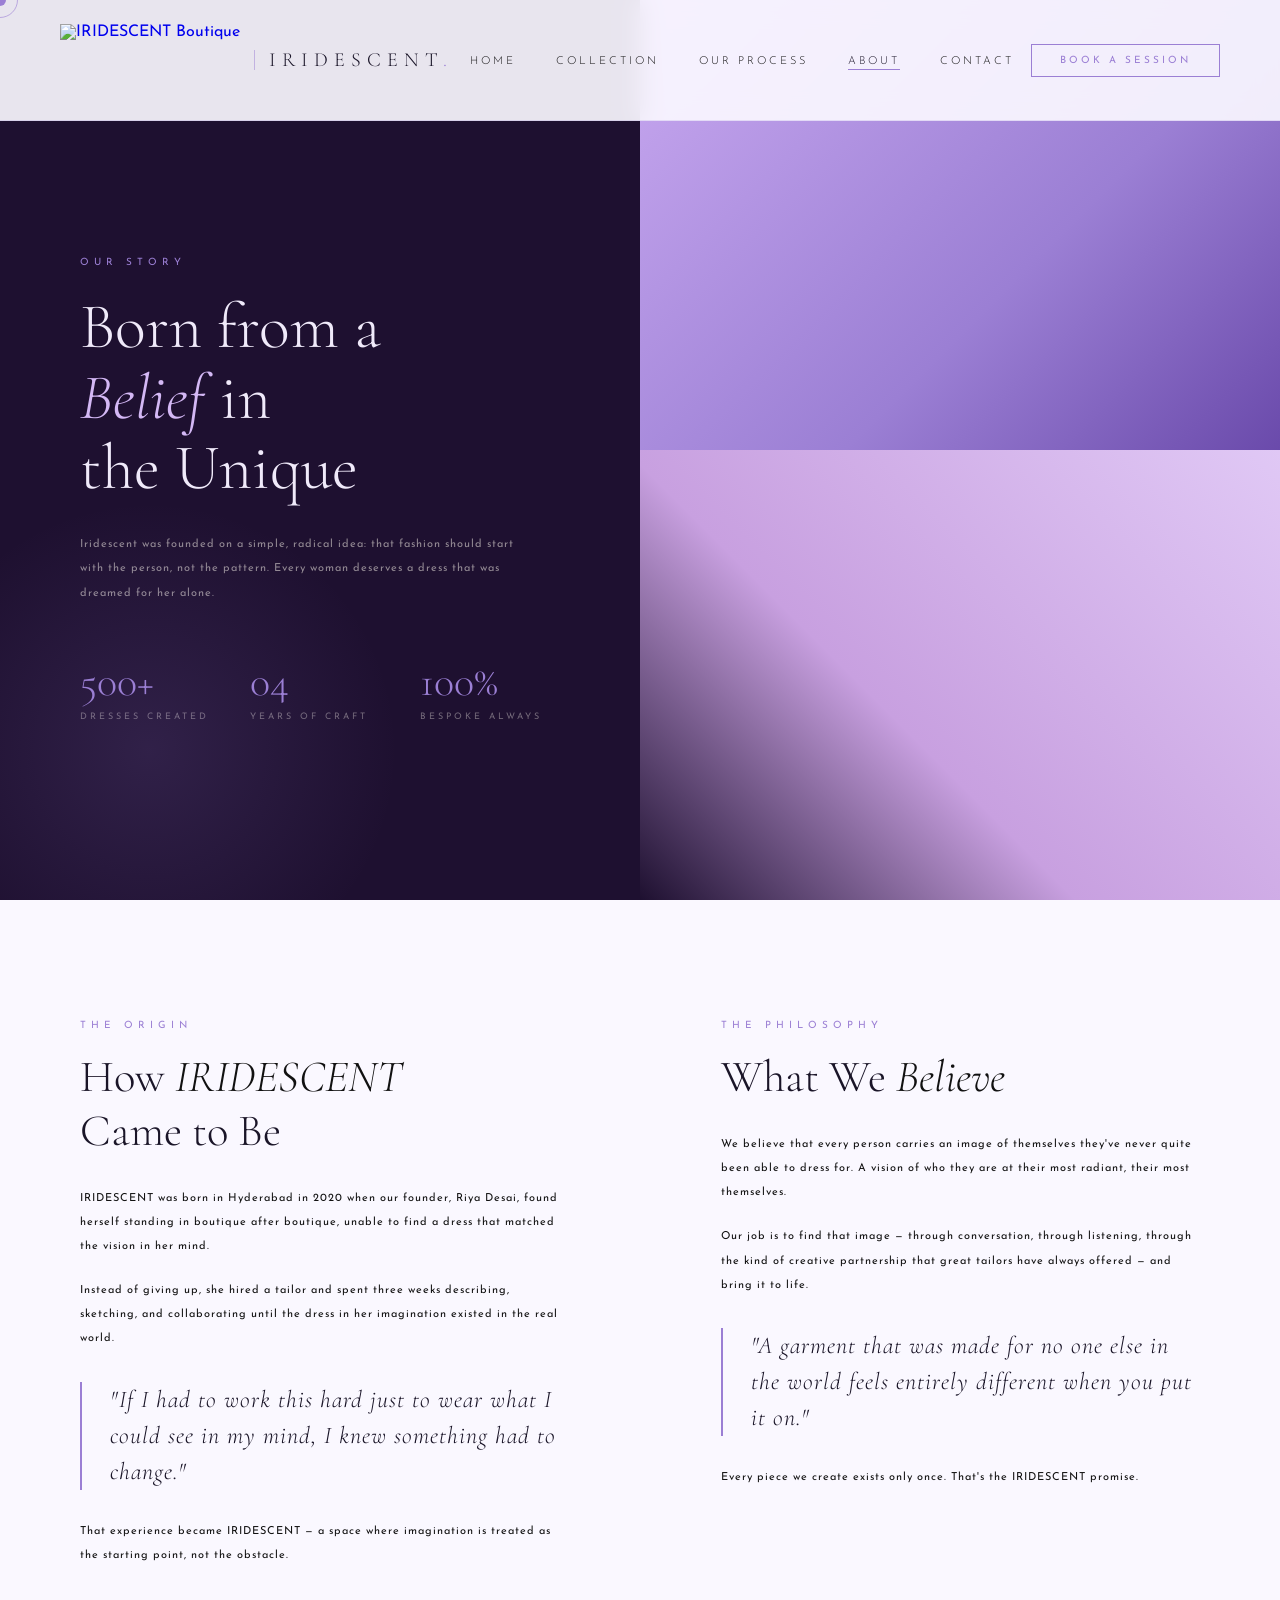
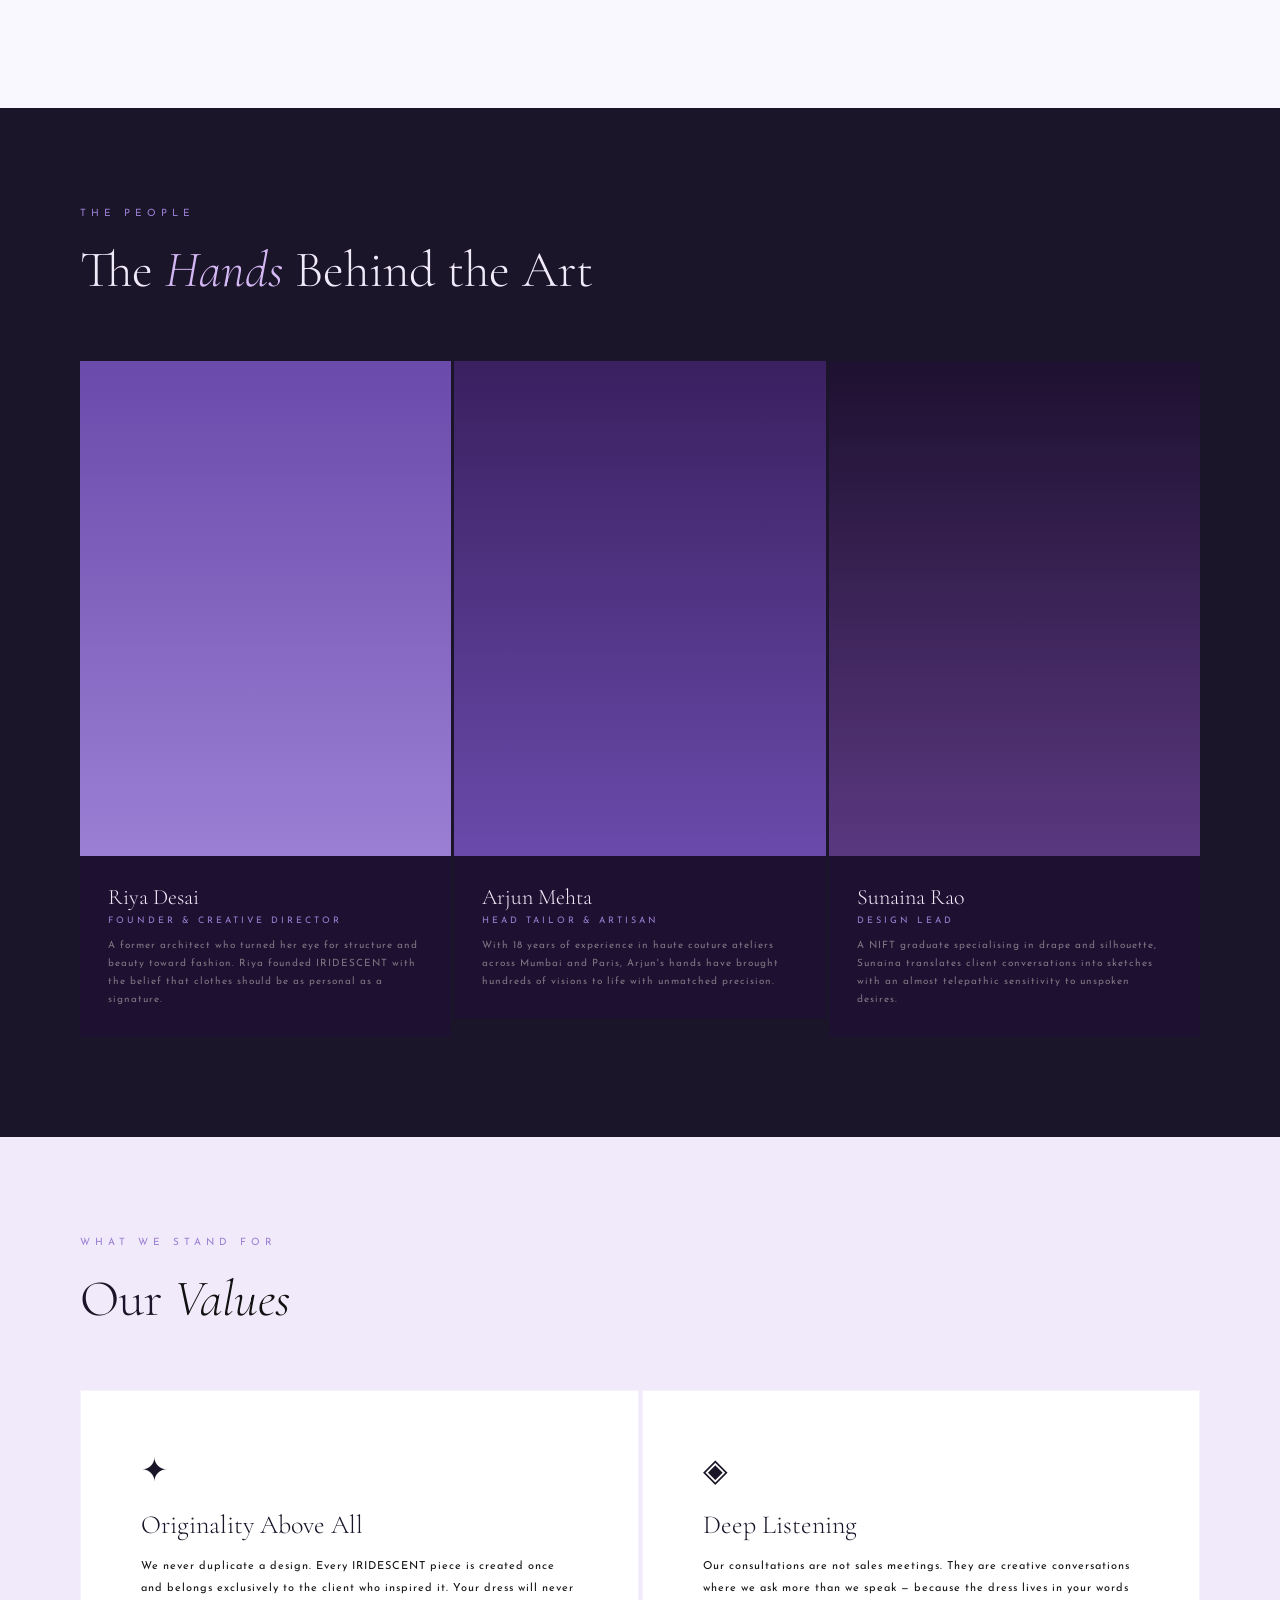
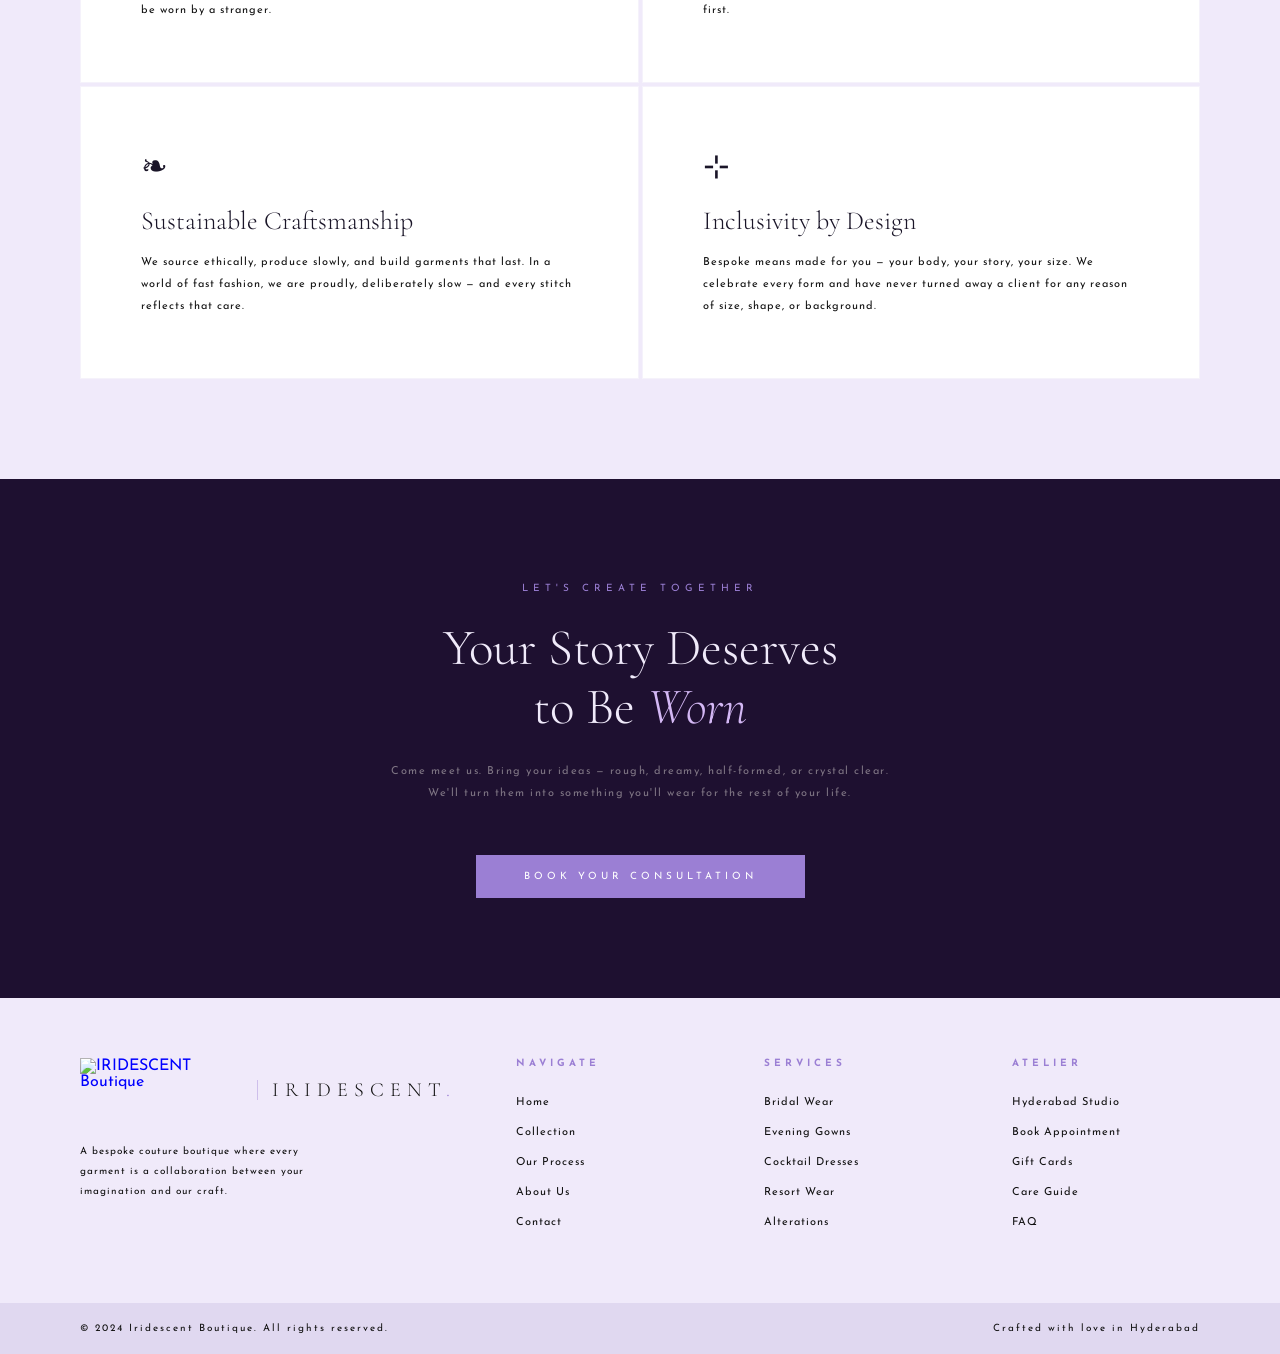
==== about.html @ 8f8d6bed "Add files via upload" ====
<!DOCTYPE html>
<html lang="en">

<head>
  <meta charset="UTF-8" />
  <meta name="viewport" content="width=device-width, initial-scale=1.0" />
  <title>About — IRIDESCENT Boutique</title>
  <link
    href="https://fonts.googleapis.com/css2?family=Cormorant+Garamond:ital,wght@0,300;0,400;0,600;1,300;1,400&family=Josefin+Sans:wght@200;300;400&display=swap"
    rel="stylesheet" />
  <style>
    *,
    *::before,
    *::after {
      margin: 0;
      padding: 0;
      box-sizing: border-box;
    }

    :root {
      --cream: #f0eafa;
      --warm-white: #faf8ff;
      --charcoal: #1a1528;
      --gold: #9b7fd4;
      --gold-light: #d4b8f5;
      --blush: #e0c8f5;
      --deep: #1e1030;
      --mid: #111111;
    }

    body {
      font-family: 'Josefin Sans', sans-serif;
      background: var(--warm-white);
      color: var(--charcoal);
      overflow-x: hidden;
      cursor: none;
    }

    .cursor {
      width: 12px;
      height: 12px;
      background: var(--gold);
      border-radius: 50%;
      position: fixed;
      top: 0;
      left: 0;
      pointer-events: none;
      z-index: 9999;
      transform: translate(-50%, -50%);
      transition: width 0.2s, height 0.2s, opacity 0.2s;
    }

    .cursor-ring {
      width: 36px;
      height: 36px;
      border: 1px solid var(--gold);
      border-radius: 50%;
      position: fixed;
      top: 0;
      left: 0;
      pointer-events: none;
      z-index: 9998;
      transform: translate(-50%, -50%);
      transition: width 0.2s, height 0.2s, opacity 0.2s;
      opacity: 0.6;
    }

    nav {
      position: fixed;
      top: 0;
      left: 0;
      right: 0;
      z-index: 1000;
      display: flex;
      align-items: center;
      justify-content: space-between;
      padding: 24px 60px;
      background: rgba(250, 248, 255, 0.92);
      backdrop-filter: blur(12px);
      border-bottom: 1px solid rgba(155, 127, 212, 0.2);
    }

    .nav-logo {
      text-decoration: none;
      display: inline-flex;
      align-items: center;
    }

    .nav-logo img {
      height: 72px;
      width: auto;
      object-fit: contain;
      display: block;
    }

    .footer-brand .nav-logo img {
      height: 64px;
      filter: brightness(1.1);
    }

    .nav-logo-text {
      font-family: 'Cormorant Garamond', serif;
      font-size: 20px;
      font-weight: 300;
      letter-spacing: 6px;
      text-transform: uppercase;
      color: var(--charcoal);
      margin-left: 14px;
      padding-left: 14px;
      border-left: 1px solid rgba(155, 127, 212, 0.5);
      line-height: 1;
      transition: color 0.3s;
    }

    .nav-logo-text span {
      color: var(--gold);
    }

    .footer-brand .nav-logo .nav-logo-text {
      color: #111111;
      border-left-color: rgba(155, 127, 212, 0.4);
    }

    .nav-links {
      display: flex;
      gap: 40px;
      list-style: none;
    }

    .nav-links a {
      text-decoration: none;
      font-size: 11px;
      font-weight: 300;
      letter-spacing: 3px;
      text-transform: uppercase;
      color: var(--mid);
      position: relative;
      transition: color 0.3s;
    }

    .nav-links a::after {
      content: '';
      position: absolute;
      bottom: -3px;
      left: 0;
      width: 0;
      height: 1px;
      background: var(--gold);
      transition: width 0.3s;
    }

    .nav-links a:hover,
    .nav-links a.active {
      color: var(--charcoal);
    }

    .nav-links a:hover::after,
    .nav-links a.active::after {
      width: 100%;
    }

    .nav-cta {
      font-size: 10px;
      letter-spacing: 3px;
      text-transform: uppercase;
      padding: 10px 28px;
      border: 1px solid var(--gold);
      color: var(--gold);
      text-decoration: none;
      transition: all 0.3s;
    }

    .nav-cta:hover {
      background: var(--gold);
      color: white;
    }

    /* HERO */
    .about-hero {
      min-height: 100vh;
      display: grid;
      grid-template-columns: 1fr 1fr;
    }

    .ah-left {
      background: var(--deep);
      padding: 160px 80px 80px;
      display: flex;
      flex-direction: column;
      justify-content: center;
      position: relative;
      overflow: hidden;
    }

    .ah-left::after {
      content: '';
      position: absolute;
      bottom: -100px;
      left: -100px;
      width: 500px;
      height: 500px;
      background: radial-gradient(circle, rgba(155, 127, 212, 0.15) 0%, transparent 70%);
      border-radius: 50%;
    }

    .ah-tag {
      font-size: 10px;
      letter-spacing: 5px;
      text-transform: uppercase;
      color: var(--gold);
      margin-bottom: 24px;
    }

    .ah-title {
      font-family: 'Cormorant Garamond', serif;
      font-size: clamp(44px, 5vw, 72px);
      font-weight: 300;
      color: var(--cream);
      line-height: 1.1;
      margin-bottom: 30px;
    }

    .ah-title em {
      font-style: italic;
      color: var(--gold-light);
    }

    .ah-story {
      font-size: 11px;
      letter-spacing: 1px;
      line-height: 2.2;
      color: rgba(245, 240, 232, 0.55);
      max-width: 440px;
      margin-bottom: 50px;
    }

    .ah-stats {
      display: grid;
      grid-template-columns: repeat(3, 1fr);
      gap: 30px;
    }

    .stat-num {
      font-family: 'Cormorant Garamond', serif;
      font-size: 42px;
      font-weight: 300;
      color: var(--gold);
      display: block;
    }

    .stat-label {
      font-size: 9px;
      letter-spacing: 3px;
      text-transform: uppercase;
      color: rgba(245, 240, 232, 0.4);
      margin-top: 4px;
    }

    .ah-right {
      background: var(--cream);
      display: grid;
      grid-template-rows: 1fr 1fr;
    }

    .ah-img1 {
      background: linear-gradient(135deg, #c8a8f0, #9b7fd4 60%, #6a4aab);
    }

    .ah-img2 {
      background: linear-gradient(225deg, #e0c8f5, #c8a0e0 60%, #1e1030);
    }

    /* STORY SECTION */
    .story-section {
      padding: 120px 80px;
      display: grid;
      grid-template-columns: 1fr 2px 1fr;
      gap: 80px;
      align-items: start;
    }

    .divider {
      background: linear-gradient(to bottom, transparent, var(--gold), transparent);
    }

    .story-tag {
      font-size: 10px;
      letter-spacing: 5px;
      text-transform: uppercase;
      color: var(--gold);
      margin-bottom: 20px;
    }

    .story-title {
      font-family: 'Cormorant Garamond', serif;
      font-size: clamp(32px, 3.5vw, 48px);
      font-weight: 300;
      color: var(--charcoal);
      line-height: 1.2;
      margin-bottom: 28px;
    }

    .story-title em {
      font-style: italic;
      color: var(--mid);
    }

    .story-body {
      font-size: 11px;
      letter-spacing: 1px;
      line-height: 2.2;
      color: var(--mid);
    }

    .story-body p {
      margin-bottom: 20px;
    }

    .story-pull {
      font-family: 'Cormorant Garamond', serif;
      font-size: 24px;
      font-style: italic;
      font-weight: 300;
      color: var(--charcoal);
      line-height: 1.5;
      border-left: 2px solid var(--gold);
      padding-left: 28px;
      margin: 30px 0;
    }

    /* TEAM */
    .team-section {
      padding: 100px 80px;
      background: var(--charcoal);
    }

    .team-section .section-tag {
      font-size: 10px;
      letter-spacing: 5px;
      text-transform: uppercase;
      color: var(--gold);
      margin-bottom: 20px;
    }

    .team-section h2 {
      font-family: 'Cormorant Garamond', serif;
      font-size: clamp(36px, 4vw, 52px);
      font-weight: 300;
      color: var(--cream);
      margin-bottom: 60px;
    }

    .team-section h2 em {
      font-style: italic;
      color: var(--gold-light);
    }

    .team-grid {
      display: grid;
      grid-template-columns: repeat(3, 1fr);
      gap: 3px;
    }

    .team-card {
      position: relative;
      overflow: hidden;
    }

    .team-photo {
      aspect-ratio: 3/4;
      transition: transform 0.5s ease;
    }

    .tc1 {
      background: linear-gradient(180deg, #6a4aab, #9b7fd4);
    }

    .tc2 {
      background: linear-gradient(180deg, #3a2060, #6a4aab);
    }

    .tc3 {
      background: linear-gradient(180deg, #1e1030, #5a3880);
    }

    .team-card:hover .team-photo {
      transform: scale(1.04);
    }

    .team-info {
      padding: 28px;
      background: var(--deep);
    }

    .team-name {
      font-family: 'Cormorant Garamond', serif;
      font-size: 22px;
      font-weight: 300;
      color: var(--cream);
      margin-bottom: 6px;
    }

    .team-role {
      font-size: 9px;
      letter-spacing: 3px;
      text-transform: uppercase;
      color: var(--gold);
    }

    .team-bio {
      font-size: 10px;
      letter-spacing: 1px;
      line-height: 1.8;
      color: rgba(245, 240, 232, 0.45);
      margin-top: 12px;
    }

    /* VALUES */
    .values-section {
      padding: 100px 80px;
      background: var(--cream);
    }

    .values-section .section-tag {
      font-size: 10px;
      letter-spacing: 5px;
      text-transform: uppercase;
      color: var(--gold);
      margin-bottom: 20px;
    }

    .values-section h2 {
      font-family: 'Cormorant Garamond', serif;
      font-size: clamp(36px, 4vw, 52px);
      font-weight: 300;
      color: var(--charcoal);
      margin-bottom: 60px;
    }

    .values-section h2 em {
      font-style: italic;
      color: var(--mid);
    }

    .values-grid {
      display: grid;
      grid-template-columns: repeat(2, 1fr);
      gap: 3px;
    }

    .value-item {
      padding: 60px;
      background: white;
      border: 1px solid rgba(155, 127, 212, 0.1);
      transition: all 0.4s ease;
      position: relative;
      overflow: hidden;
    }

    .value-item::before {
      content: '';
      position: absolute;
      bottom: 0;
      left: 0;
      width: 0;
      height: 2px;
      background: var(--gold);
      transition: width 0.4s ease;
    }

    .value-item:hover::before {
      width: 100%;
    }

    .value-item:hover {
      box-shadow: 0 20px 60px rgba(155, 127, 212, 0.12);
    }

    .value-icon {
      font-size: 32px;
      margin-bottom: 20px;
    }

    .value-title {
      font-family: 'Cormorant Garamond', serif;
      font-size: 26px;
      font-weight: 300;
      color: var(--charcoal);
      margin-bottom: 16px;
    }

    .value-desc {
      font-size: 11px;
      letter-spacing: 1px;
      line-height: 2;
      color: var(--mid);
    }

    /* CTA */
    .about-cta {
      padding: 100px 80px;
      background: var(--deep);
      text-align: center;
    }

    .about-cta .section-tag {
      font-size: 10px;
      letter-spacing: 5px;
      text-transform: uppercase;
      color: var(--gold);
      margin-bottom: 20px;
    }

    .about-cta h2 {
      font-family: 'Cormorant Garamond', serif;
      font-size: clamp(36px, 4vw, 56px);
      font-weight: 300;
      color: var(--cream);
      margin-bottom: 24px;
      line-height: 1.15;
    }

    .about-cta h2 em {
      font-style: italic;
      color: var(--gold-light);
    }

    .about-cta p {
      font-size: 11px;
      letter-spacing: 1.5px;
      line-height: 2;
      color: rgba(245, 240, 232, 0.45);
      max-width: 500px;
      margin: 0 auto 50px;
    }

    .btn-gold {
      padding: 16px 48px;
      background: var(--gold);
      color: white;
      text-decoration: none;
      font-size: 10px;
      letter-spacing: 4px;
      text-transform: uppercase;
      transition: background 0.3s;
      display: inline-block;
    }

    .btn-gold:hover {
      background: #7d60b8;
    }

    footer {
      background: #f0eafa;
      padding: 60px 80px;
      display: grid;
      grid-template-columns: 2fr 1fr 1fr 1fr;
      gap: 60px;
    }

    .footer-brand p {
      margin-top: 20px;
      font-size: 10px;
      letter-spacing: 1px;
      line-height: 2;
      color: #111111;
      max-width: 240px;
    }

    .footer-col h4 {
      font-size: 10px;
      letter-spacing: 4px;
      text-transform: uppercase;
      color: var(--gold);
      margin-bottom: 24px;
    }

    .footer-col ul {
      list-style: none;
    }

    .footer-col ul li {
      margin-bottom: 14px;
    }

    .footer-col ul li a {
      font-size: 11px;
      letter-spacing: 1px;
      color: #111111;
      text-decoration: none;
      transition: color 0.3s;
    }

    .footer-col ul li a:hover {
      color: var(--gold);
    }

    .footer-bottom {
      background: #e0d8f0;
      padding: 20px 80px;
      display: flex;
      justify-content: space-between;
      align-items: center;
    }

    .footer-bottom span {
      font-size: 10px;
      letter-spacing: 2px;
      color: #111111;
    }

    /* ── ABOUT: TABLET ── */
    @media (max-width: 1024px) {
      .ah-left {
        padding: 120px 40px 60px;
      }

      .story-section {
        padding: 60px 40px;
        gap: 40px;
      }

      .team-section {
        padding: 60px 40px;
      }

      .team-grid {
        grid-template-columns: repeat(2, 1fr);
      }

      .values-section {
        padding: 60px 40px;
      }

      .about-cta {
        padding: 60px 40px;
      }
    }

    /* ── ABOUT: MOBILE ── */
    @media (max-width: 768px) {
      .about-hero {
        grid-template-columns: 1fr;
        min-height: auto;
      }

      .ah-left {
        padding: 100px 24px 60px;
      }

      .ah-right {
        display: none;
      }

      .ah-stats {
        grid-template-columns: repeat(3, 1fr);
        gap: 12px;
      }

      .stat-num {
        font-size: 32px;
      }

      .story-section {
        grid-template-columns: 1fr;
        padding: 60px 24px;
        gap: 40px;
      }

      .divider {
        display: none;
      }

      .team-section {
        padding: 60px 24px;
      }

      .team-grid {
        grid-template-columns: 1fr;
      }

      .values-section {
        padding: 60px 24px;
      }

      .values-grid {
        grid-template-columns: 1fr;
      }

      .value-item {
        padding: 40px 24px;
      }

      .about-cta {
        padding: 60px 24px;
      }
    }
  </style>
  <link rel="stylesheet" href="responsive.css" />
</head>

<body>
  <div class="cursor" id="cursor"></div>
  <div class="cursor-ring" id="cursorRing"></div>
  <nav>
    <a href="index.html" class="nav-logo"><img src="logo.png" alt="IRIDESCENT Boutique" /><span
        class="nav-logo-text">IRIDESCENT<span>.</span></span></a>
    <ul class="nav-links" id="navLinks">
      <li><a href="index.html">Home</a></li>
      <li><a href="collection.html">Collection</a></li>
      <li><a href="process.html">Our Process</a></li>
      <li><a href="about.html" class="active">About</a></li>
      <li><a href="contact.html">Contact</a></li>
    </ul>
    <a href="contact.html" class="nav-cta">Book a Session</a>
    <button class="nav-burger" id="navBurger" onclick="toggleNav()" aria-label="Toggle menu">☰</button>
  </nav>

  <div class="about-hero">
    <div class="ah-left">
      <p class="ah-tag">Our Story</p>
      <h1 class="ah-title">Born from a<br><em>Belief</em> in<br>the Unique</h1>
      <p class="ah-story">Iridescent was founded on a simple, radical idea: that fashion should start with the person,
        not
        the pattern. Every woman deserves a dress that was dreamed for her alone.</p>
      <div class="ah-stats">
        <div><span class="stat-num">500+</span><span class="stat-label">Dresses Created</span></div>
        <div><span class="stat-num">04</span><span class="stat-label">Years of Craft</span></div>
        <div><span class="stat-num">100%</span><span class="stat-label">Bespoke Always</span></div>
      </div>
    </div>
    <div class="ah-right">
      <div class="ah-img1"></div>
      <div class="ah-img2"></div>
    </div>
  </div>

  <!-- STORY -->
  <section class="story-section">
    <div>
      <p class="story-tag">The Origin</p>
      <h2 class="story-title">How <em>IRIDESCENT</em><br>Came to Be</h2>
      <div class="story-body">
        <p>IRIDESCENT was born in Hyderabad in 2020 when our founder, Riya Desai, found herself standing in boutique
          after boutique, unable to find a dress that matched the vision in her mind.</p>
        <p>Instead of giving up, she hired a tailor and spent three weeks describing, sketching, and collaborating until
          the dress in her imagination existed in the real world.</p>
        <div class="story-pull">"If I had to work this hard just to wear what I could see in my mind, I knew something
          had to change."</div>
        <p>That experience became IRIDESCENT — a space where imagination is treated as the starting point, not the
          obstacle.</p>
      </div>
    </div>
    <div class="divider"></div>
    <div>
      <p class="story-tag">The Philosophy</p>
      <h2 class="story-title">What We <em>Believe</em></h2>
      <div class="story-body">
        <p>We believe that every person carries an image of themselves they've never quite been able to dress for. A
          vision of who they are at their most radiant, their most themselves.</p>
        <p>Our job is to find that image — through conversation, through listening, through the kind of creative
          partnership that great tailors have always offered — and bring it to life.</p>
        <div class="story-pull">"A garment that was made for no one else in the world feels entirely different when you
          put it on."</div>
        <p>Every piece we create exists only once. That's the IRIDESCENT promise.</p>
      </div>
    </div>
  </section>

  <!-- TEAM -->
  <section class="team-section">
    <p class="section-tag">The People</p>
    <h2>The <em>Hands</em> Behind the Art</h2>
    <div class="team-grid">
      <div class="team-card">
        <div class="team-photo tc1"></div>
        <div class="team-info">
          <div class="team-name">Riya Desai</div>
          <div class="team-role">Founder & Creative Director</div>
          <p class="team-bio">A former architect who turned her eye for structure and beauty toward fashion. Riya
            founded IRIDESCENT with the belief that clothes should be as personal as a signature.</p>
        </div>
      </div>
      <div class="team-card">
        <div class="team-photo tc2"></div>
        <div class="team-info">
          <div class="team-name">Arjun Mehta</div>
          <div class="team-role">Head Tailor & Artisan</div>
          <p class="team-bio">With 18 years of experience in haute couture ateliers across Mumbai and Paris, Arjun's
            hands have brought hundreds of visions to life with unmatched precision.</p>
        </div>
      </div>
      <div class="team-card">
        <div class="team-photo tc3"></div>
        <div class="team-info">
          <div class="team-name">Sunaina Rao</div>
          <div class="team-role">Design Lead</div>
          <p class="team-bio">A NIFT graduate specialising in drape and silhouette, Sunaina translates client
            conversations into sketches with an almost telepathic sensitivity to unspoken desires.</p>
        </div>
      </div>
    </div>
  </section>

  <!-- VALUES -->
  <section class="values-section">
    <p class="section-tag">What We Stand For</p>
    <h2>Our <em>Values</em></h2>
    <div class="values-grid">
      <div class="value-item">
        <div class="value-icon">✦</div>
        <div class="value-title">Originality Above All</div>
        <p class="value-desc">We never duplicate a design. Every IRIDESCENT piece is created once and belongs
          exclusively to the client who inspired it. Your dress will never be worn by a stranger.</p>
      </div>
      <div class="value-item">
        <div class="value-icon">◈</div>
        <div class="value-title">Deep Listening</div>
        <p class="value-desc">Our consultations are not sales meetings. They are creative conversations where we ask
          more than we speak — because the dress lives in your words first.</p>
      </div>
      <div class="value-item">
        <div class="value-icon">❧</div>
        <div class="value-title">Sustainable Craftsmanship</div>
        <p class="value-desc">We source ethically, produce slowly, and build garments that last. In a world of fast
          fashion, we are proudly, deliberately slow — and every stitch reflects that care.</p>
      </div>
      <div class="value-item">
        <div class="value-icon">⊹</div>
        <div class="value-title">Inclusivity by Design</div>
        <p class="value-desc">Bespoke means made for you — your body, your story, your size. We celebrate every form and
          have never turned away a client for any reason of size, shape, or background.</p>
      </div>
    </div>
  </section>

  <!-- CTA -->
  <div class="about-cta">
    <p class="section-tag">Let's Create Together</p>
    <h2>Your Story Deserves<br>to Be <em>Worn</em></h2>
    <p>Come meet us. Bring your ideas — rough, dreamy, half-formed, or crystal clear. We'll turn them into something
      you'll wear for the rest of your life.</p>
    <a href="contact.html" class="btn-gold">Book Your Consultation</a>
  </div>

  <footer>
    <div class="footer-brand"><a href="index.html" class="nav-logo"><img src="logo.png"
          alt="IRIDESCENT Boutique" /><span class="nav-logo-text">IRIDESCENT<span>.</span></span></a>
      <p>A bespoke couture boutique where every garment is a collaboration between your imagination and our craft.</p>
    </div>
    <div class="footer-col">
      <h4>Navigate</h4>
      <ul>
        <li><a href="index.html">Home</a></li>
        <li><a href="collection.html">Collection</a></li>
        <li><a href="process.html">Our Process</a></li>
        <li><a href="about.html">About Us</a></li>
        <li><a href="contact.html">Contact</a></li>
      </ul>
    </div>
    <div class="footer-col">
      <h4>Services</h4>
      <ul>
        <li><a href="#">Bridal Wear</a></li>
        <li><a href="#">Evening Gowns</a></li>
        <li><a href="#">Cocktail Dresses</a></li>
        <li><a href="#">Resort Wear</a></li>
        <li><a href="#">Alterations</a></li>
      </ul>
    </div>
    <div class="footer-col">
      <h4>Atelier</h4>
      <ul>
        <li><a href="#">Hyderabad Studio</a></li>
        <li><a href="contact.html">Book Appointment</a></li>
        <li><a href="#">Gift Cards</a></li>
        <li><a href="#">Care Guide</a></li>
        <li><a href="#">FAQ</a></li>
      </ul>
    </div>
  </footer>
  <div class="footer-bottom"><span>© 2024 Iridescent Boutique. All rights reserved.</span><span>Crafted with love in
      Hyderabad</span></div>

  <script>
    function toggleNav() {
      const links = document.getElementById('navLinks');
      const burger = document.getElementById('navBurger');
      const isOpen = links.classList.toggle('open');
      burger.textContent = isOpen ? '✕' : '☰';
    }
    document.querySelectorAll('.nav-links a').forEach(a => a.addEventListener('click', () => {
      document.getElementById('navLinks').classList.remove('open');
      document.getElementById('navBurger').textContent = '☰';
    }));
    const cursor = document.getElementById('cursor');
    const ring = document.getElementById('cursorRing');

    let mx = 0, my = 0;   // raw mouse position
    let rx = 0, ry = 0;   // ring lerp position
    const LERP = 0.12;    // 0 = never catches up, 1 = instant

    document.addEventListener('mousemove', e => {
      mx = e.clientX;
      my = e.clientY;
      cursor.style.left = mx + 'px';
      cursor.style.top = my + 'px';
    });

    (function animate() {
      rx += (mx - rx) * LERP;
      ry += (my - ry) * LERP;
      ring.style.left = rx + 'px';
      ring.style.top = ry + 'px';
      requestAnimationFrame(animate);
    })();
  </script>
</body>

</html>
---- responsive.css ----
/* ============================================================
   IRIDESCENT — Shared Responsive Stylesheet
   Hamburger ≤ 900px  |  Tablet ≤ 1024px  |  Desktop > 900px
   ============================================================ */

/* Hide custom cursor on touch devices */
@media (pointer: coarse) {

  .cursor,
  .cursor-ring {
    display: none !important;
  }

  body {
    cursor: auto !important;
  }
}

/* ── HAMBURGER BUTTON (hidden on desktop) ─────────────────── */
.nav-burger {
  display: none;
  background: none;
  border: 1px solid rgba(155, 127, 212, 0.45);
  padding: 6px 13px;
  font-size: 19px;
  color: var(--charcoal, #1a1528);
  cursor: pointer;
  line-height: 1;
  transition: all 0.2s;
  font-family: inherit;
}

.nav-burger:hover {
  border-color: var(--gold, #9b7fd4);
  color: var(--gold, #9b7fd4);
}

/* ── NAV: TABLET (≤ 1024px, > 900px) — reduce padding only ── */
@media (max-width: 1024px) and (min-width: 901px) {
  nav {
    padding: 20px 40px !important;
  }

  .nav-links {
    gap: 24px !important;
  }

  .nav-cta {
    display: none !important;
  }
}

/* ── NAV: HAMBURGER (≤ 900px) ────────────────────────────── */
@media (max-width: 900px) {
  nav {
    padding: 18px 24px !important;
    z-index: 1060 !important;
  }

  .nav-burger {
    display: block;
  }

  .nav-cta {
    display: none !important;
  }

  /* Dropdown panel below navbar */
  .nav-links {
    display: none;
    position: fixed;
    top: 0;
    left: 0;
    right: 0;
    background: linear-gradient(160deg, #1e1030 0%, #2d1a50 100%);
    backdrop-filter: blur(20px);
    -webkit-backdrop-filter: blur(20px);
    flex-direction: column;
    align-items: center;
    justify-content: center;
    gap: 28px;
    z-index: 1040;
    list-style: none;
    padding: 100px 40px 40px;
    box-shadow: 0 12px 40px rgba(0, 0, 0, 0.5);
    border-bottom: 1px solid rgba(155, 127, 212, 0.2);
  }

  .nav-links.open {
    display: flex;
    animation: menuSlideDown 0.35s cubic-bezier(0.16, 1, 0.3, 1) forwards;
  }

  @keyframes menuSlideDown {
    from {
      opacity: 0;
      transform: translateY(-20px);
    }

    to {
      opacity: 1;
      transform: translateY(0);
    }
  }

  .nav-links a {
    font-size: 13px !important;
    letter-spacing: 5px;
    color: rgba(240, 234, 250, 0.8) !important;
    transition: color 0.2s, letter-spacing 0.2s !important;
  }

  .nav-links a:hover,
  .nav-links a.active {
    color: #9b7fd4 !important;
    letter-spacing: 7px !important;
  }

  .nav-links a::after {
    background: #9b7fd4 !important;
  }
}

/* ── FOOTER: TABLET ───────────────────────────────────────── */
@media (max-width: 1024px) {
  footer {
    grid-template-columns: 1fr 1fr !important;
    padding: 50px 40px !important;
    gap: 40px !important;
  }

  .footer-bottom {
    padding: 20px 40px !important;
  }
}

/* ── FOOTER: MOBILE ───────────────────────────────────────── */
@media (max-width: 768px) {
  footer {
    grid-template-columns: 1fr !important;
    padding: 40px 24px !important;
    gap: 32px !important;
  }

  .footer-bottom {
    padding: 20px 24px !important;
    flex-direction: column;
    gap: 6px;
    text-align: center;
  }
}
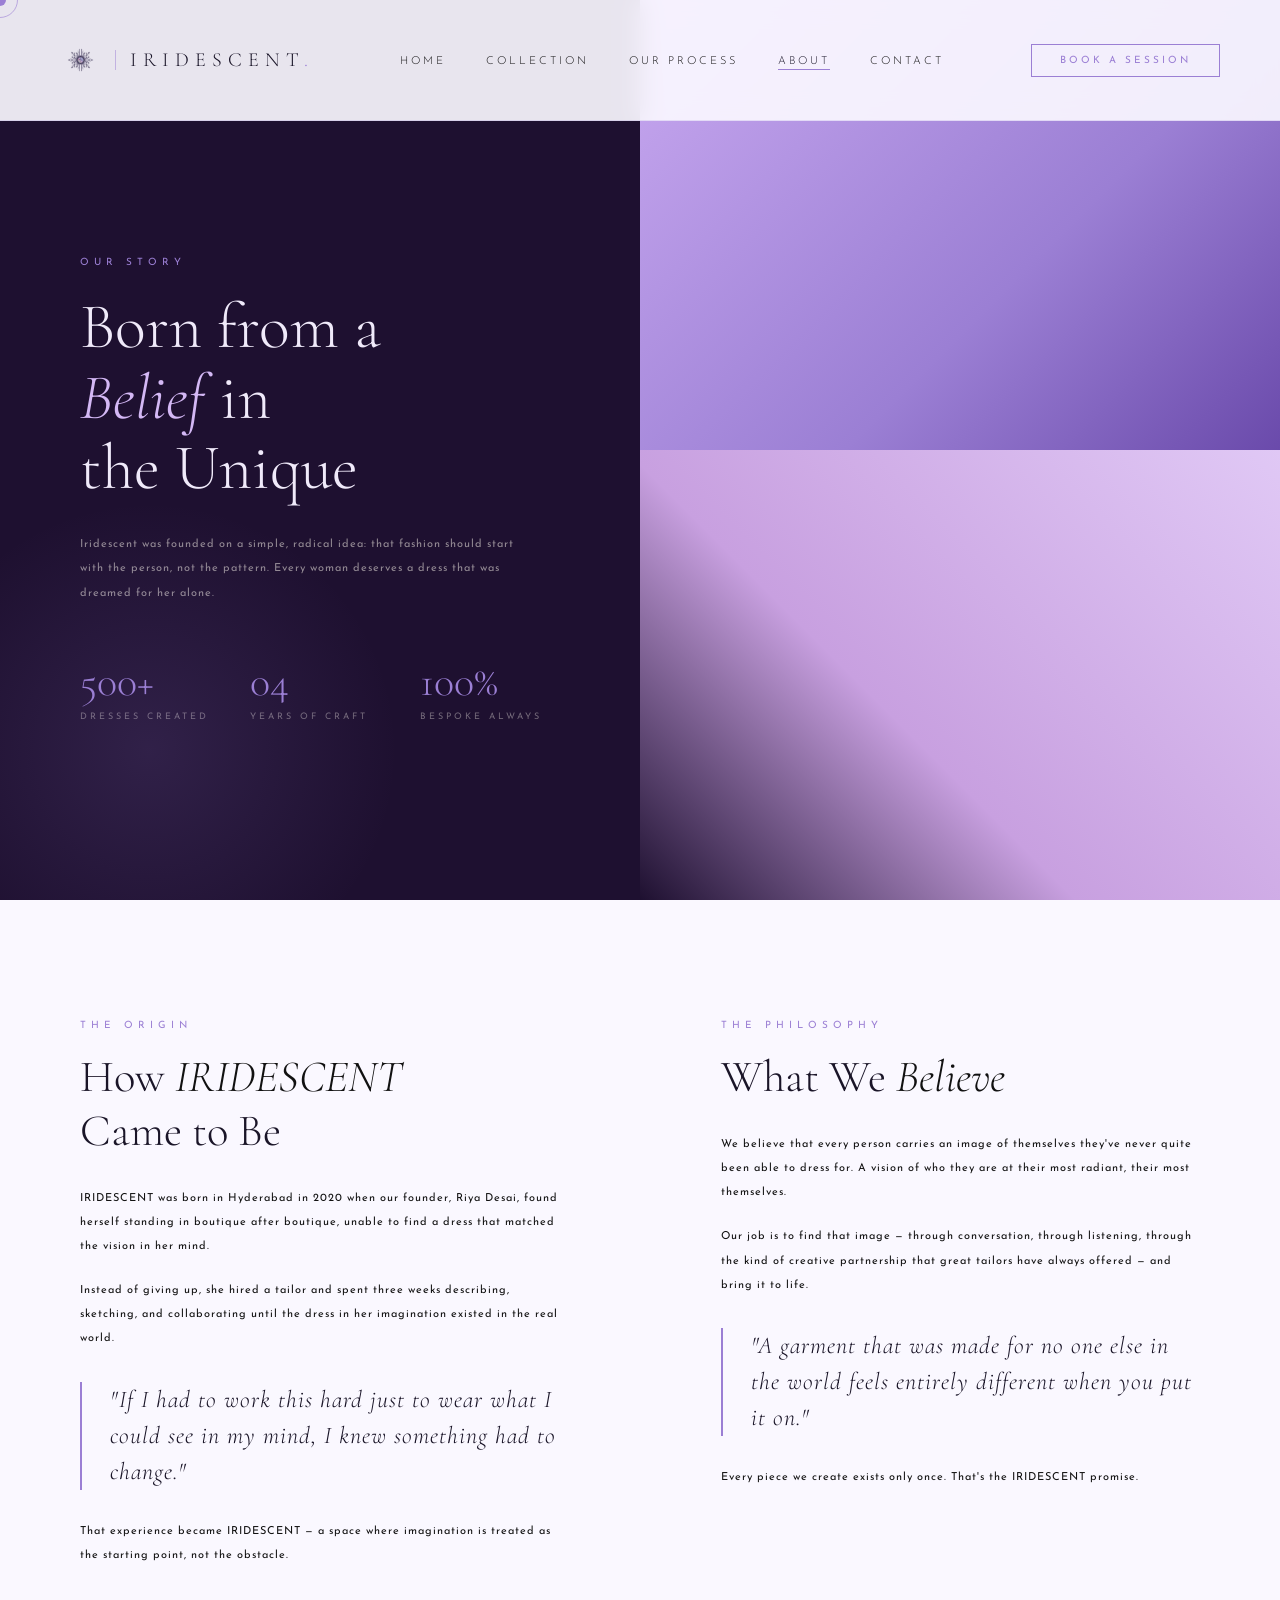
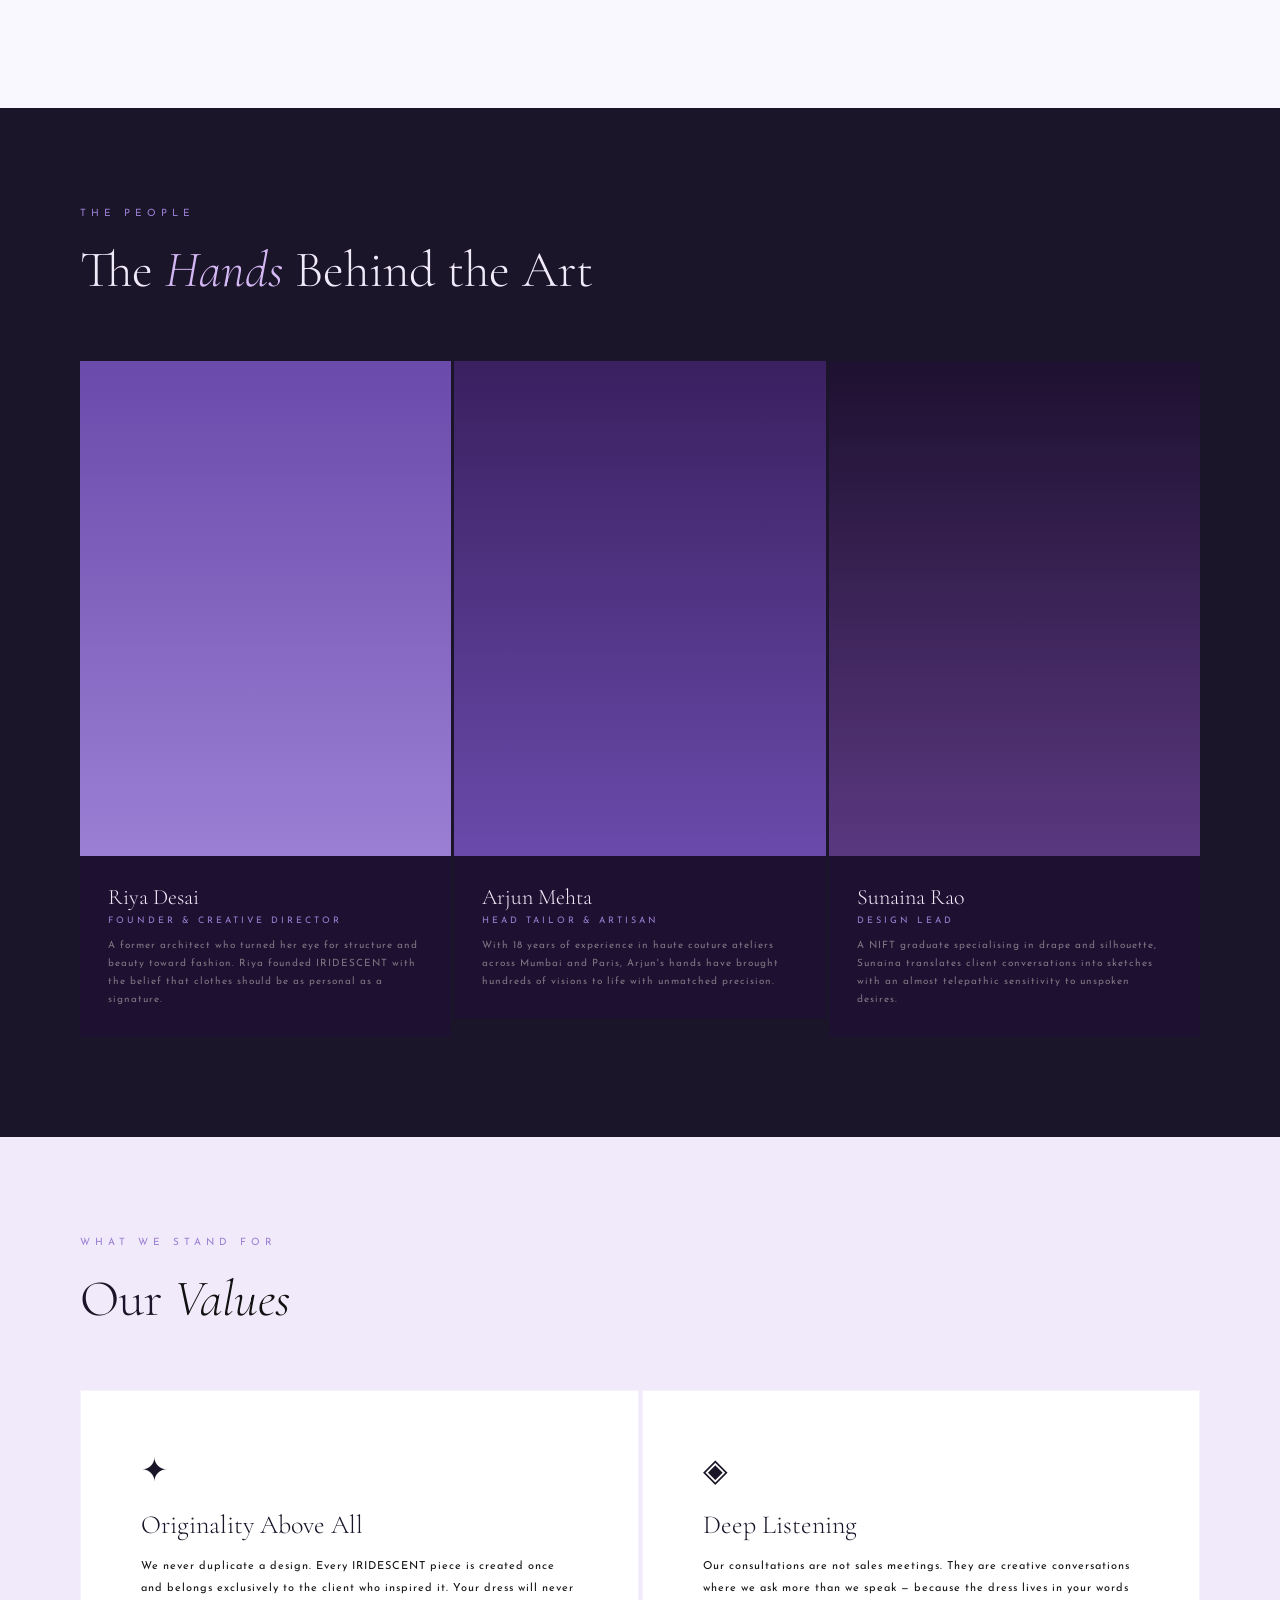
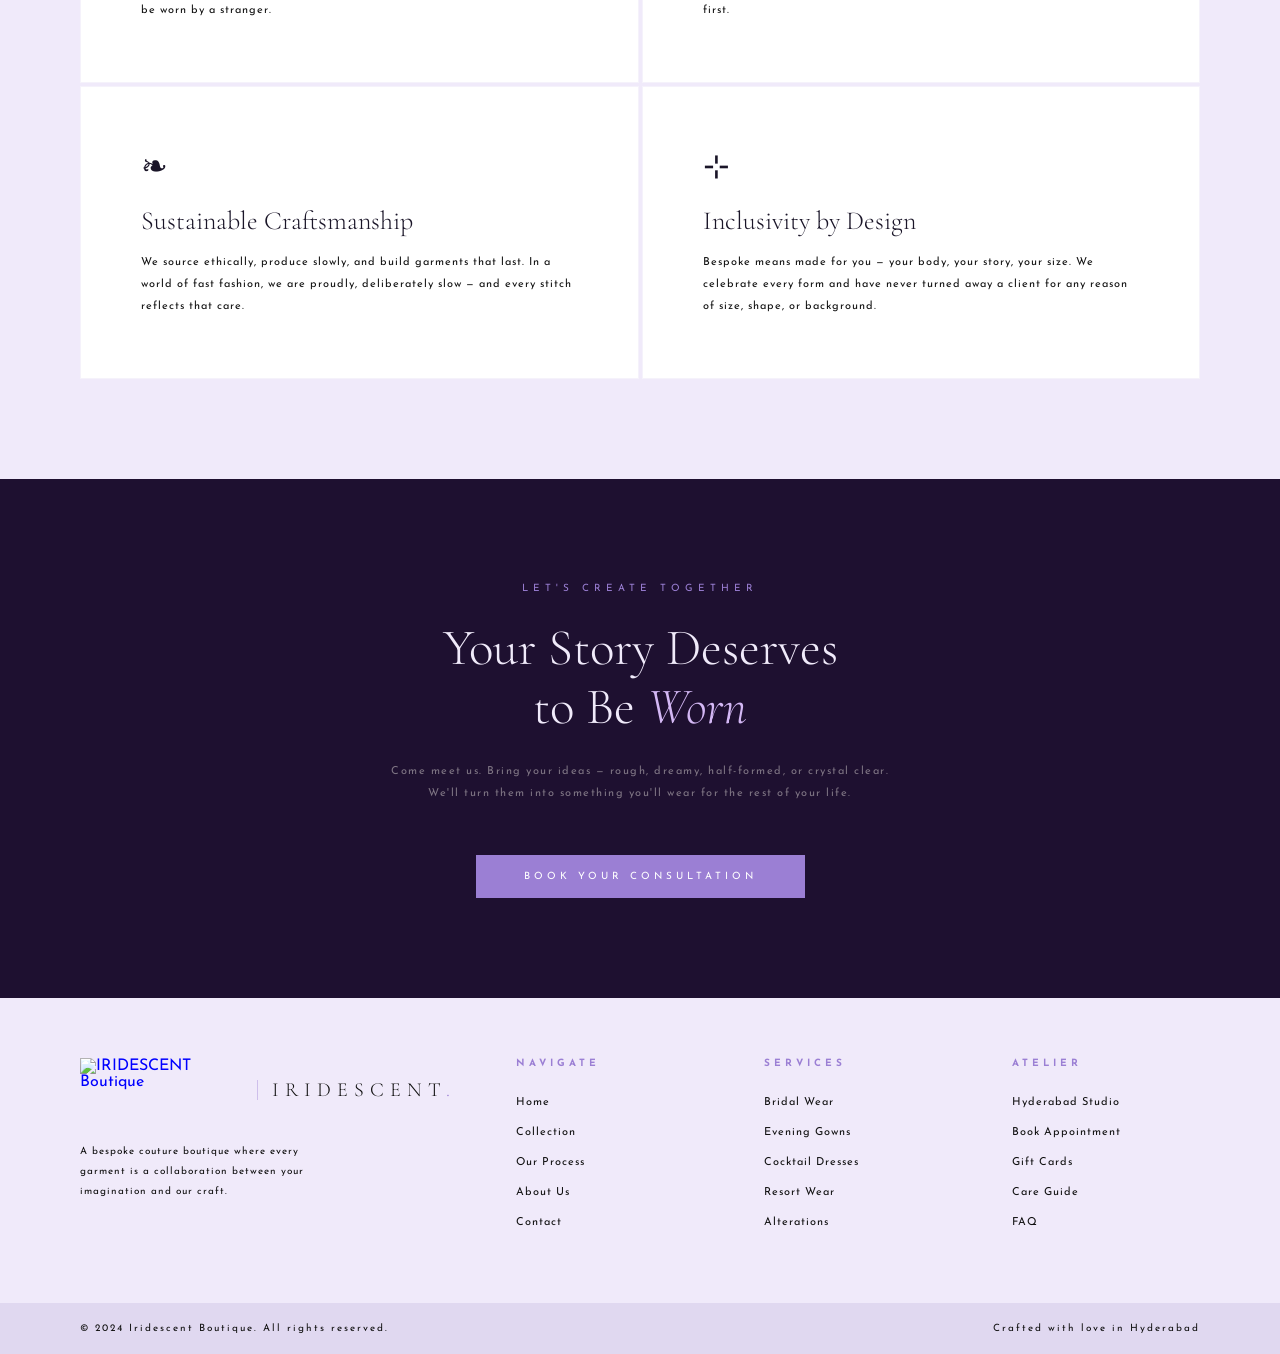
==== commit 3c8bba4c: "Update logo image source in about.html" ====
--- a/about.html
+++ b/about.html
@@ -703,7 +703,7 @@
   <div class="cursor" id="cursor"></div>
   <div class="cursor-ring" id="cursorRing"></div>
   <nav>
-    <a href="index.html" class="nav-logo"><img src="logo.png" alt="IRIDESCENT Boutique" /><span
+    <a href="index.html" class="nav-logo"><img src="Logo.png" alt="IRIDESCENT Boutique" /><span
         class="nav-logo-text">IRIDESCENT<span>.</span></span></a>
     <ul class="nav-links" id="navLinks">
       <li><a href="index.html">Home</a></li>
@@ -917,4 +917,4 @@
   </script>
 </body>
 
-</html>+</html>
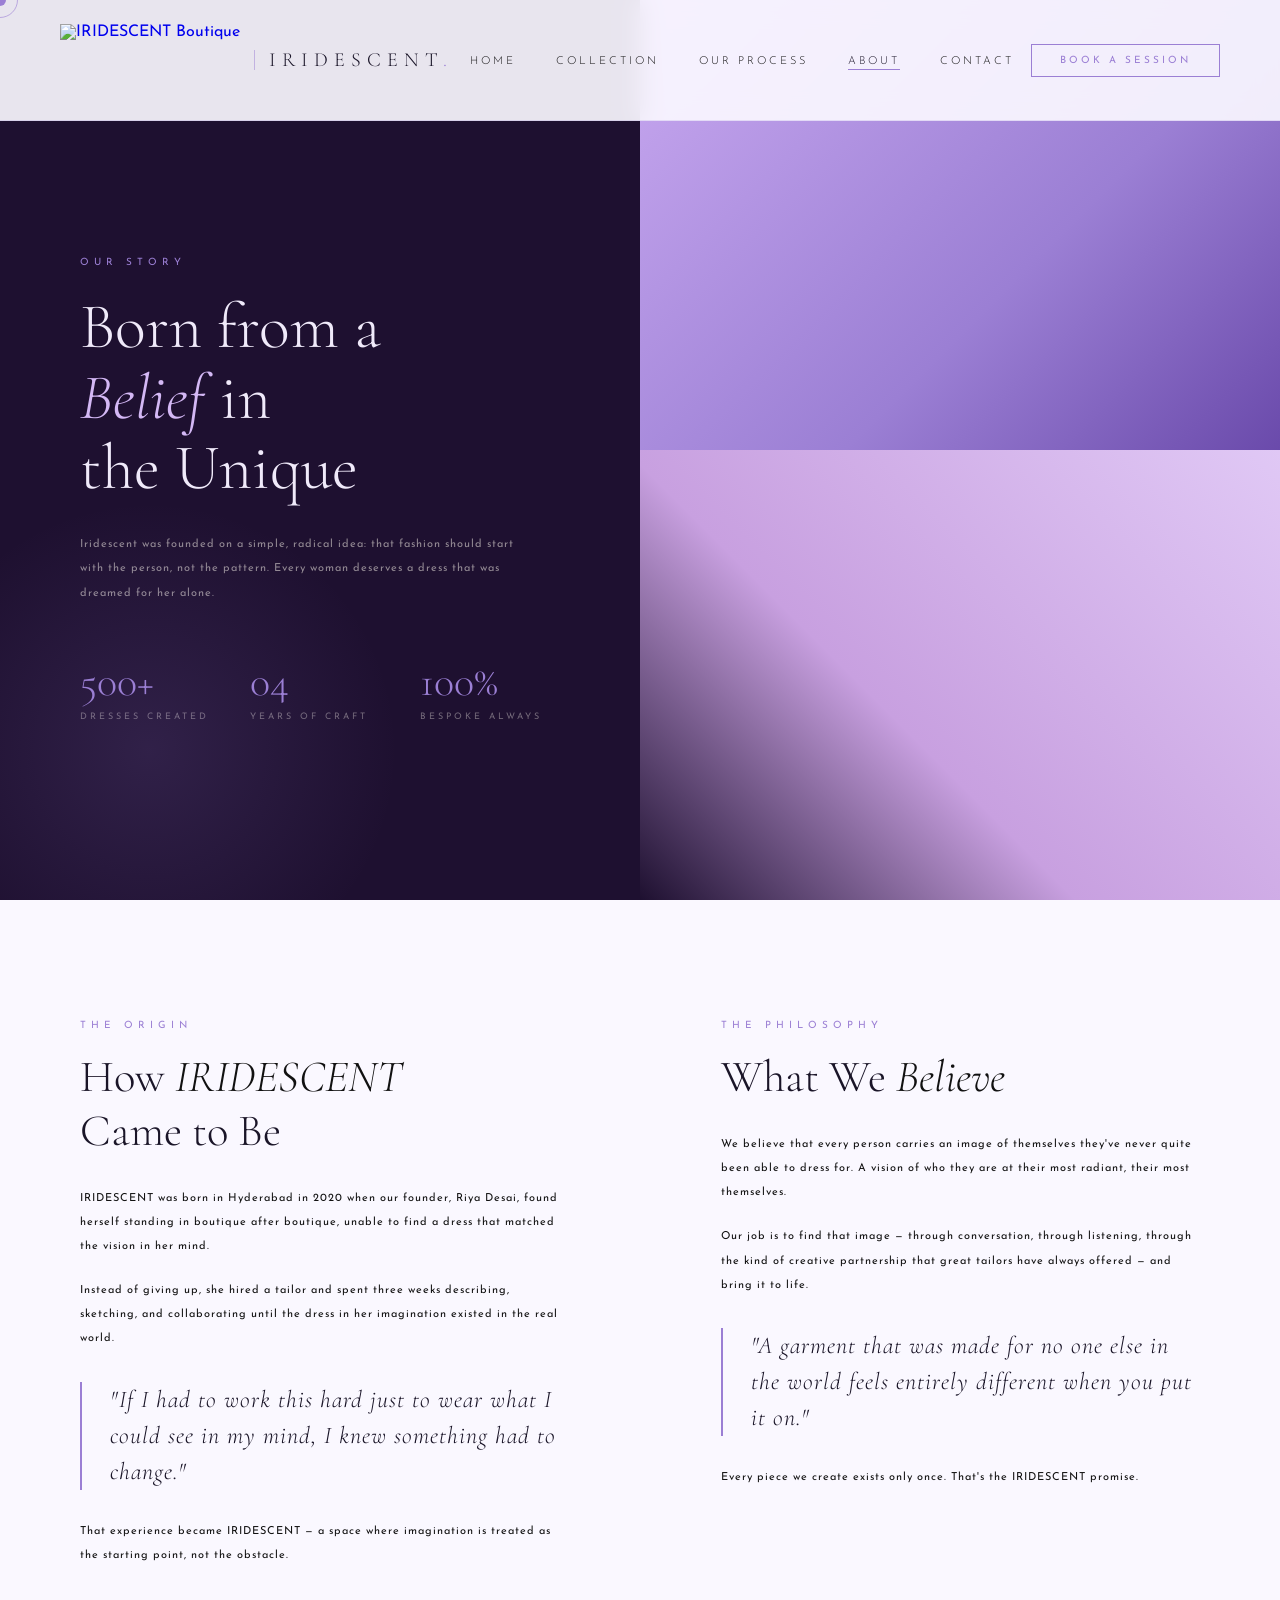
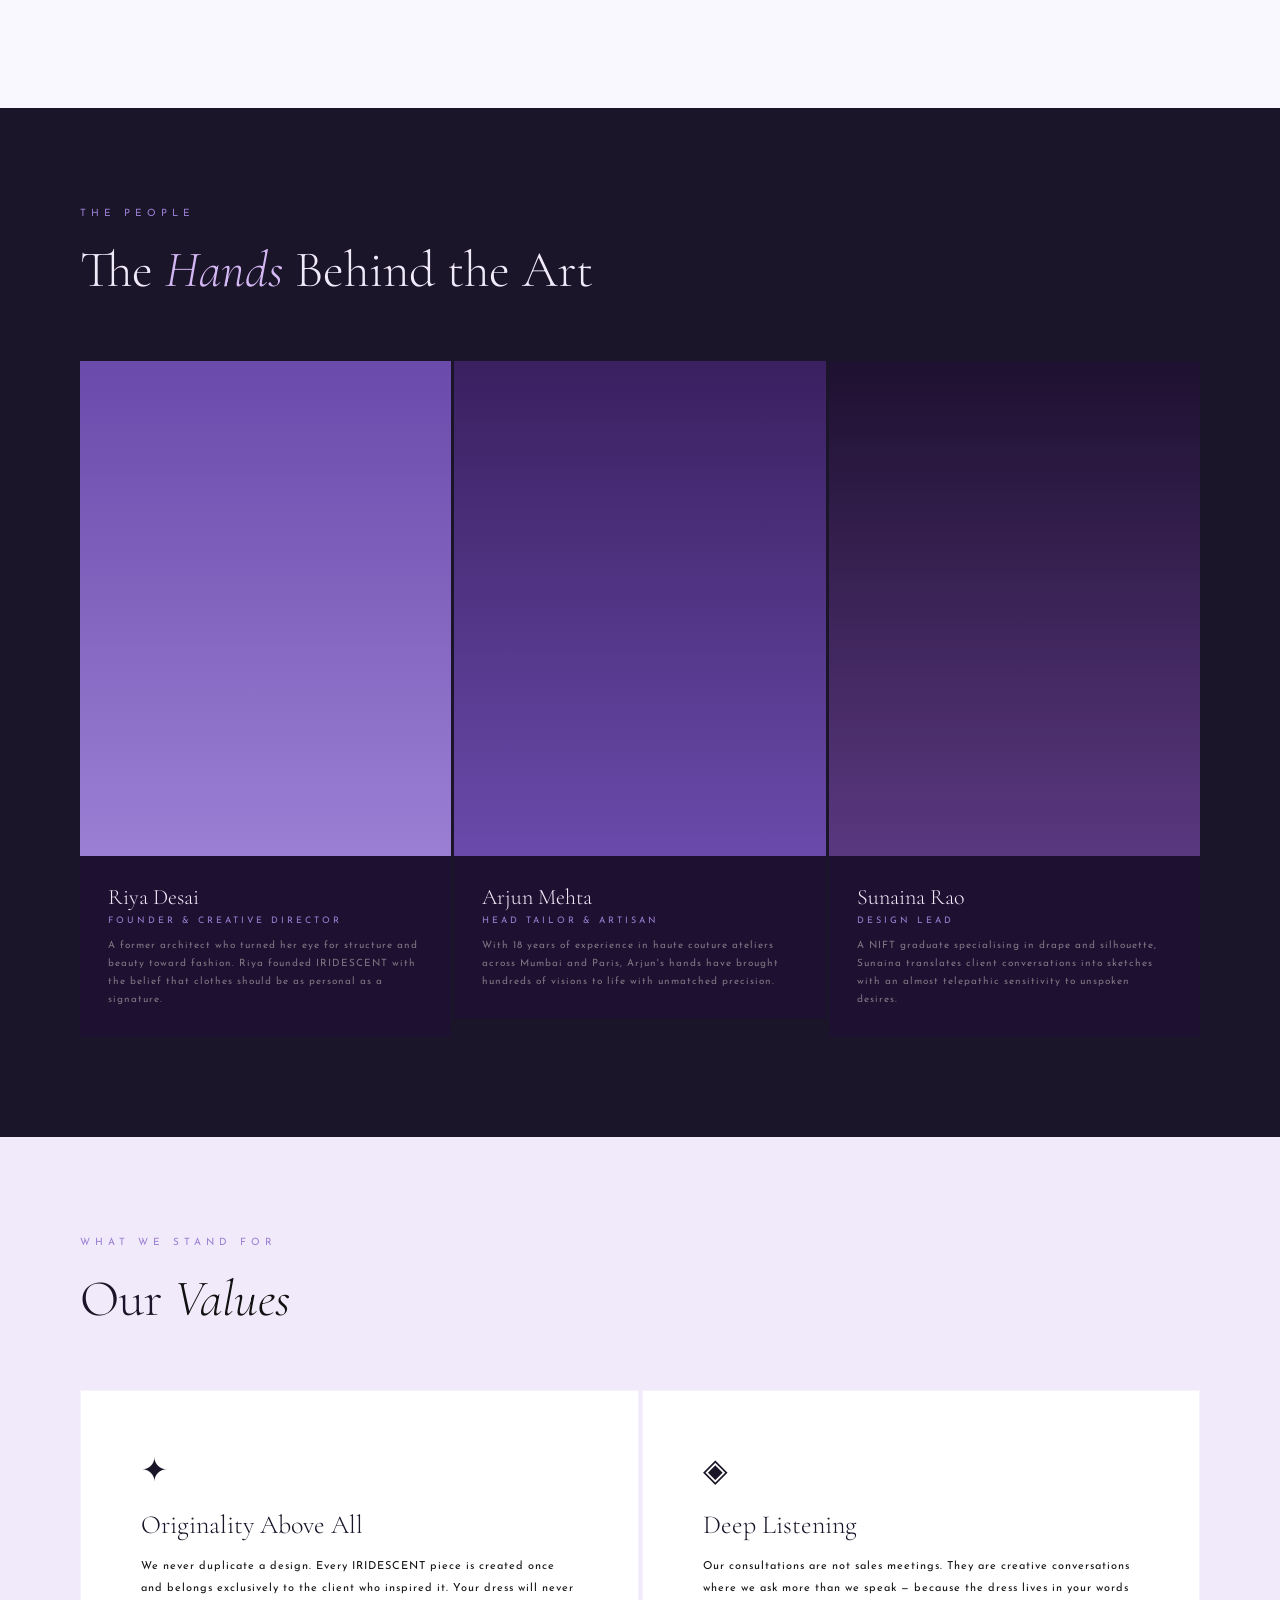
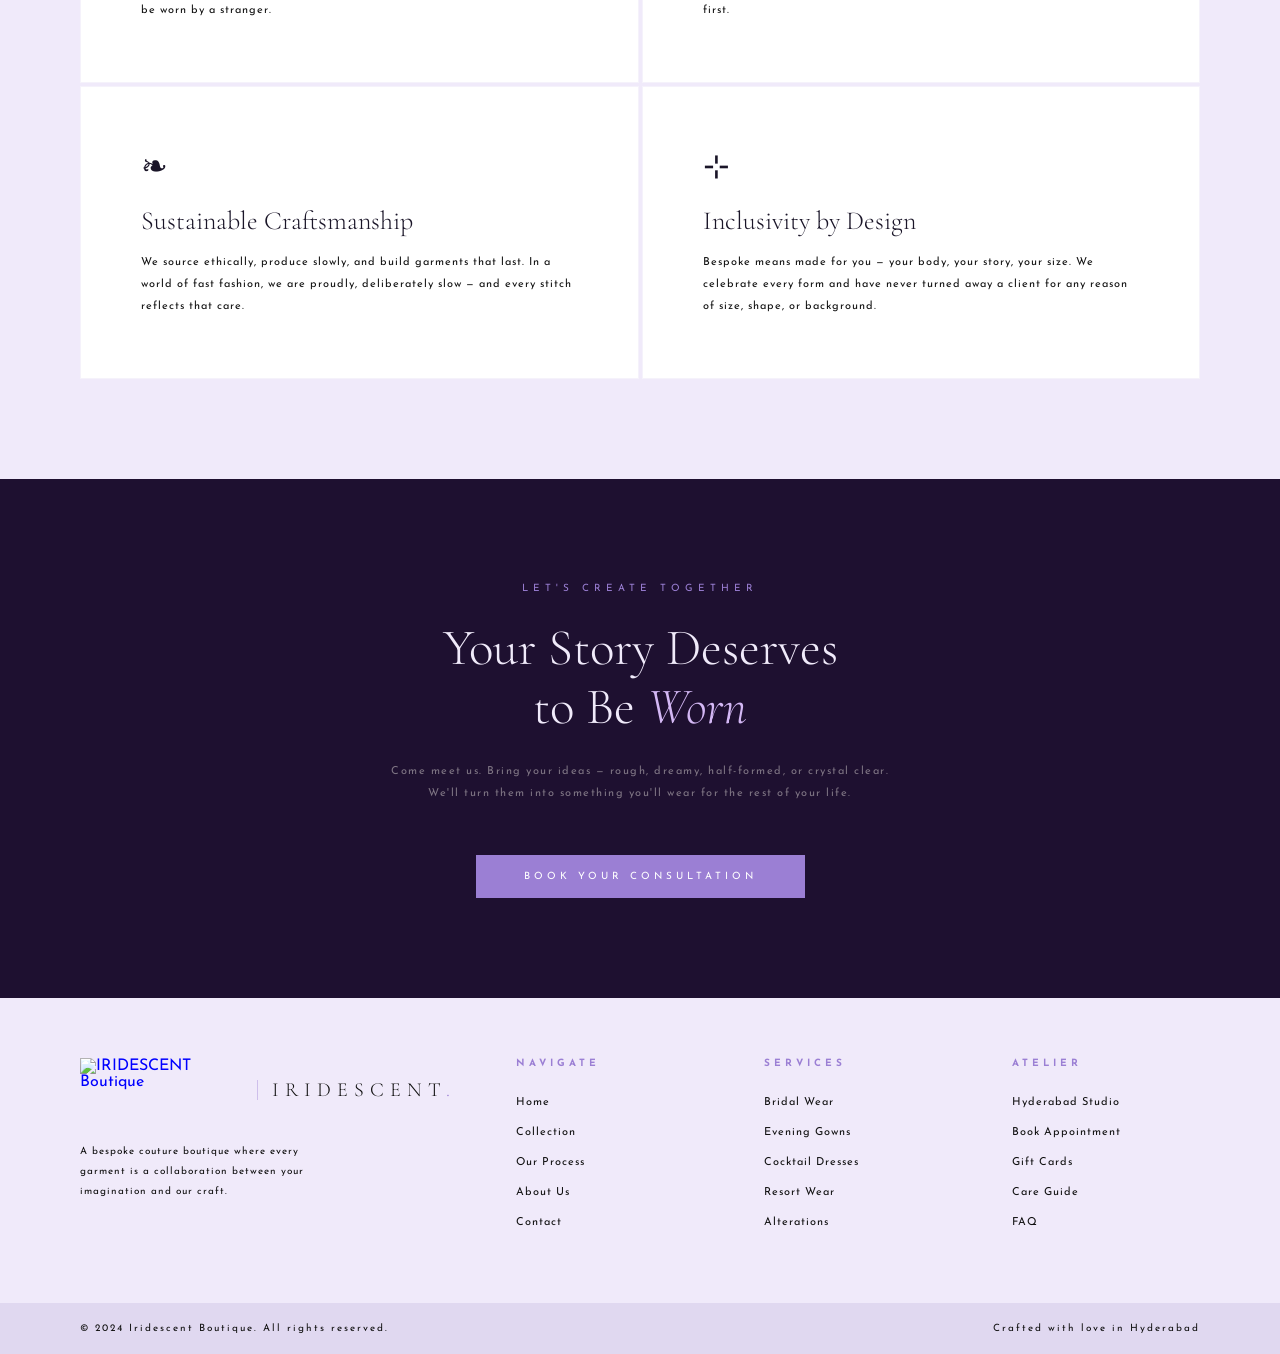
==== commit 75dec5e5: "Update about.html" ====
--- a/about.html
+++ b/about.html
@@ -703,7 +703,7 @@
   <div class="cursor" id="cursor"></div>
   <div class="cursor-ring" id="cursorRing"></div>
   <nav>
-    <a href="index.html" class="nav-logo"><img src="Logo.png" alt="IRIDESCENT Boutique" /><span
+    <a href="index.html" class="nav-logo"><img src="logo.png" alt="IRIDESCENT Boutique" /><span
         class="nav-logo-text">IRIDESCENT<span>.</span></span></a>
     <ul class="nav-links" id="navLinks">
       <li><a href="index.html">Home</a></li>
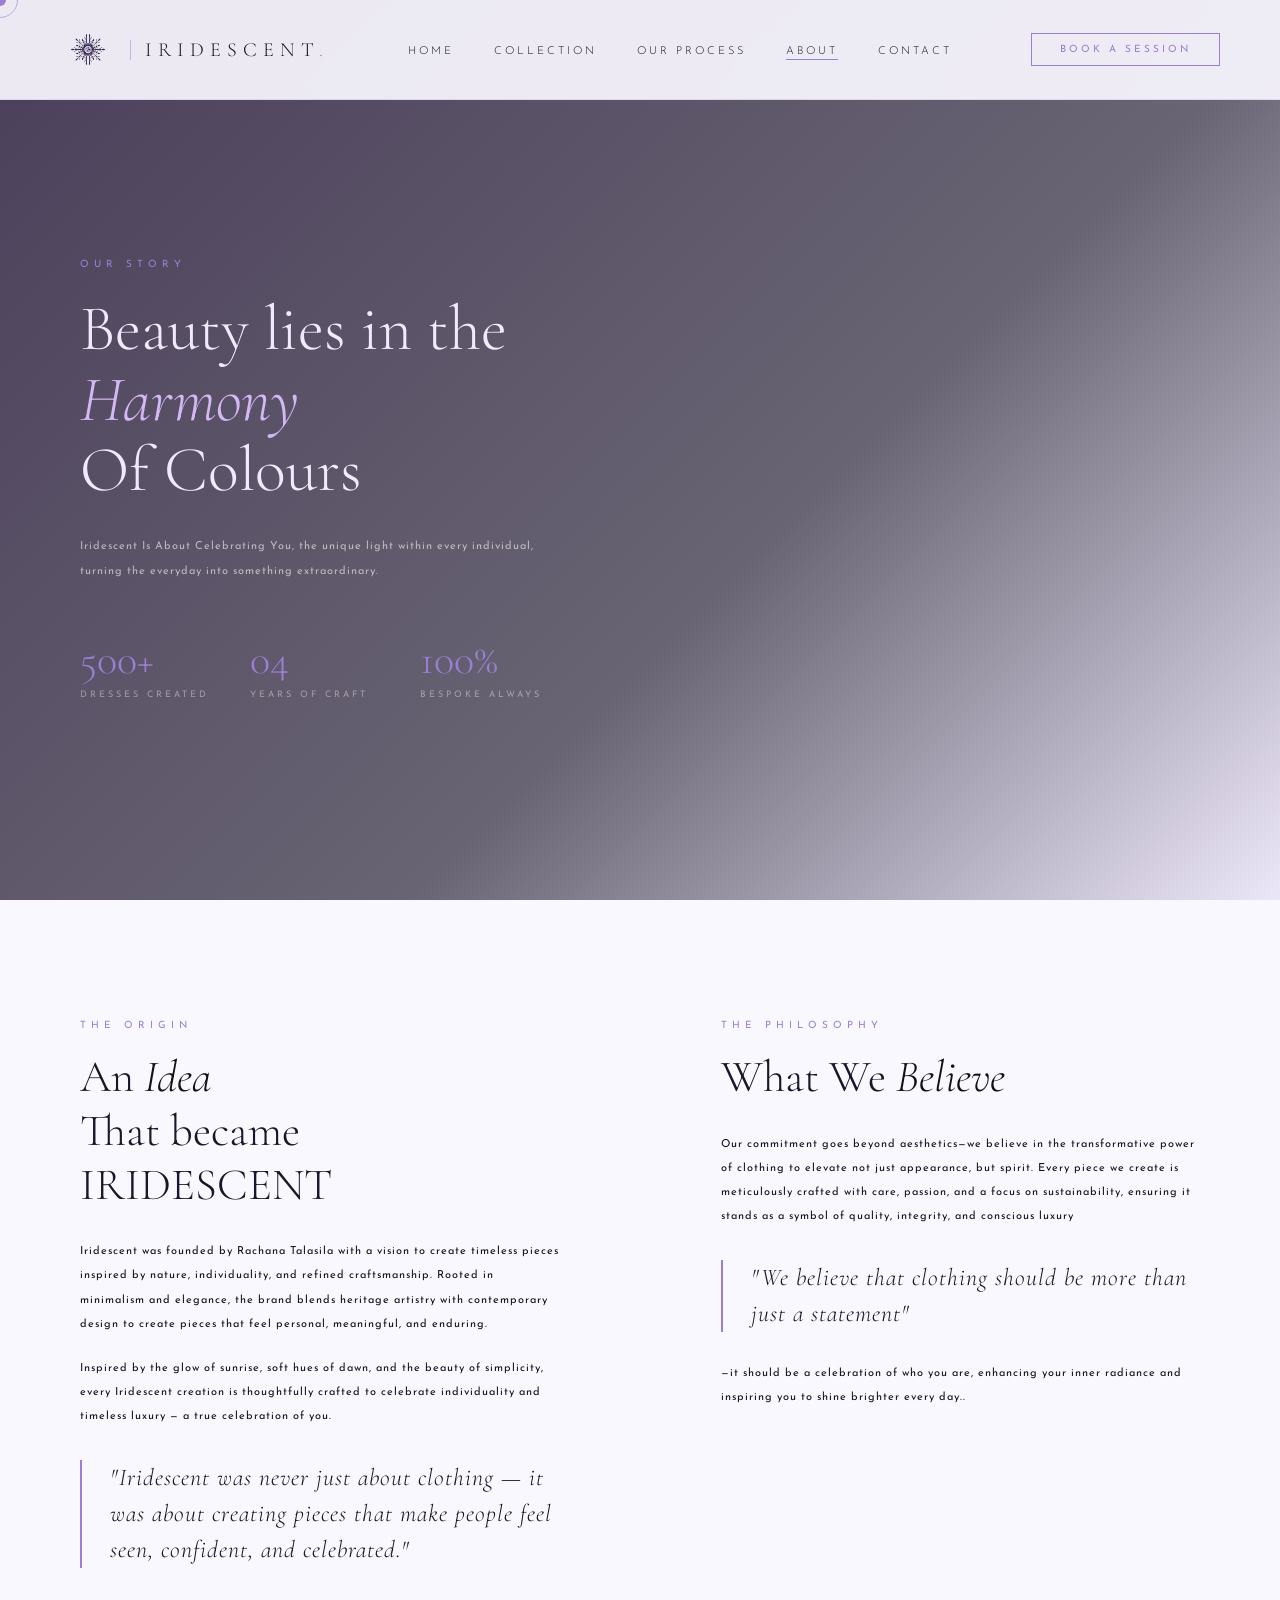
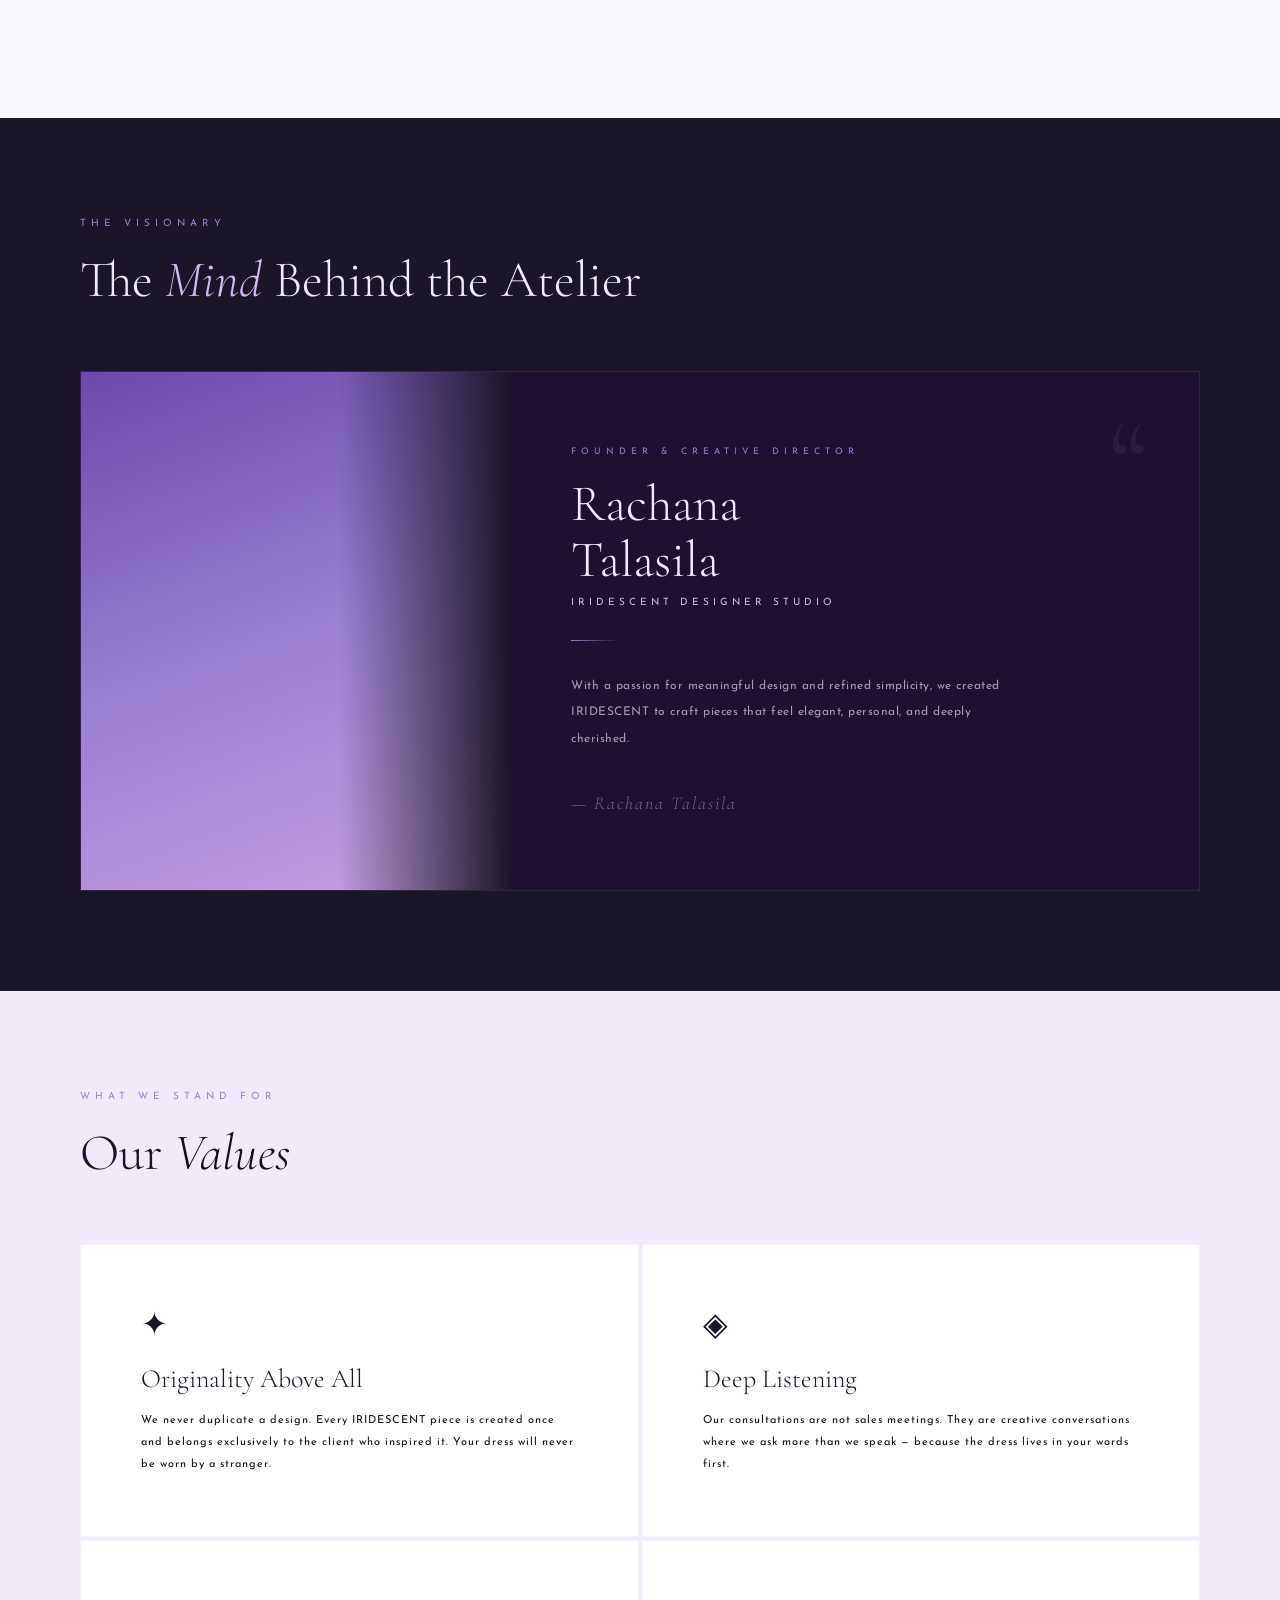
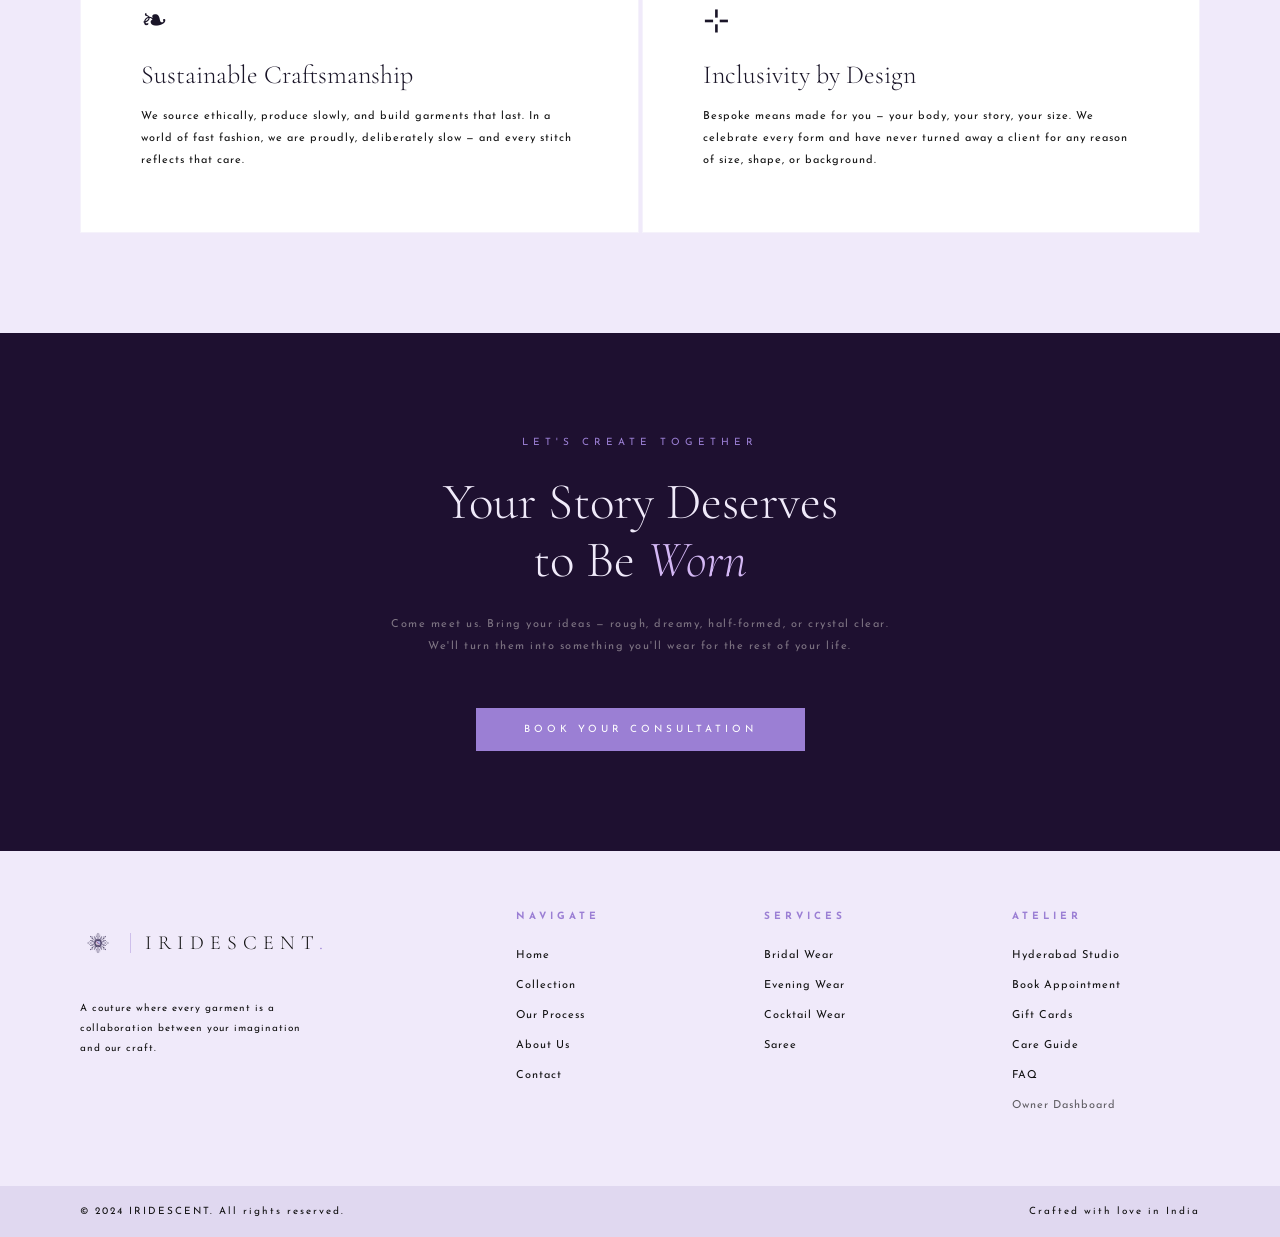
==== commit 734d6a9a: "Add files via upload" ====
--- a/about.html
+++ b/about.html
@@ -74,7 +74,8 @@
       display: flex;
       align-items: center;
       justify-content: space-between;
-      padding: 24px 60px;
+      padding: 0 60px;
+      height: 100px;
       background: rgba(250, 248, 255, 0.92);
       backdrop-filter: blur(12px);
       border-bottom: 1px solid rgba(155, 127, 212, 0.2);
@@ -84,10 +85,11 @@
       text-decoration: none;
       display: inline-flex;
       align-items: center;
+      align-self: stretch;
     }
 
     .nav-logo img {
-      height: 72px;
+      height: 100%;
       width: auto;
       object-fit: contain;
       display: block;
@@ -175,32 +177,42 @@
       color: white;
     }
 
-    /* HERO */
+    /* HERO — VIDEO BACKGROUND */
     .about-hero {
       min-height: 100vh;
-      display: grid;
-      grid-template-columns: 1fr 1fr;
+      position: relative;
+      display: flex;
+      align-items: center;
+      overflow: hidden;
+    }
+
+    .about-hero-video {
+      position: absolute;
+      inset: 0;
+      width: 100%;
+      height: 100%;
+      object-fit: cover;
+      z-index: 0;
+    }
+
+    .about-hero-overlay {
+      position: absolute;
+      inset: 0;
+      background: linear-gradient(135deg,
+          rgba(30, 16, 48, 0.80) 0%,
+          rgba(26, 21, 40, 0.65) 60%,
+          rgba(155, 127, 212, 0.15) 100%);
+      z-index: 1;
     }
 
     .ah-left {
-      background: var(--deep);
-      padding: 160px 80px 80px;
+      position: relative;
+      z-index: 2;
+      padding: 160px 80px 100px;
+      max-width: 720px;
       display: flex;
       flex-direction: column;
       justify-content: center;
-      position: relative;
-      overflow: hidden;
-    }
-
-    .ah-left::after {
-      content: '';
-      position: absolute;
-      bottom: -100px;
-      left: -100px;
-      width: 500px;
-      height: 500px;
-      background: radial-gradient(circle, rgba(155, 127, 212, 0.15) 0%, transparent 70%);
-      border-radius: 50%;
     }
 
     .ah-tag {
@@ -229,8 +241,8 @@
       font-size: 11px;
       letter-spacing: 1px;
       line-height: 2.2;
-      color: rgba(245, 240, 232, 0.55);
-      max-width: 440px;
+      color: rgba(245, 240, 232, 0.65);
+      max-width: 480px;
       margin-bottom: 50px;
     }
 
@@ -252,22 +264,15 @@
       font-size: 9px;
       letter-spacing: 3px;
       text-transform: uppercase;
-      color: rgba(245, 240, 232, 0.4);
+      color: rgba(245, 240, 232, 0.45);
       margin-top: 4px;
     }
 
-    .ah-right {
-      background: var(--cream);
-      display: grid;
-      grid-template-rows: 1fr 1fr;
-    }
-
-    .ah-img1 {
-      background: linear-gradient(135deg, #c8a8f0, #9b7fd4 60%, #6a4aab);
-    }
-
+    /* Unused right-column stubs */
+    .ah-right,
+    .ah-img1,
     .ah-img2 {
-      background: linear-gradient(225deg, #e0c8f5, #c8a0e0 60%, #1e1030);
+      display: none;
     }
 
     /* STORY SECTION */
@@ -355,64 +360,116 @@
       color: var(--gold-light);
     }
 
-    .team-grid {
+    /* FOUNDER SPOTLIGHT */
+    .founder-spotlight {
       display: grid;
-      grid-template-columns: repeat(3, 1fr);
-      gap: 3px;
-    }
-
-    .team-card {
+      grid-template-columns: 1fr 1.6fr;
+      min-height: 520px;
+      overflow: hidden;
+      border: 1px solid rgba(155, 127, 212, 0.15);
+    }
+
+    .founder-photo {
+      background: linear-gradient(160deg, #6a4aab 0%, #9b7fd4 50%, #c8a0e0 100%);
       position: relative;
       overflow: hidden;
-    }
-
-    .team-photo {
-      aspect-ratio: 3/4;
-      transition: transform 0.5s ease;
-    }
-
-    .tc1 {
-      background: linear-gradient(180deg, #6a4aab, #9b7fd4);
-    }
-
-    .tc2 {
-      background: linear-gradient(180deg, #3a2060, #6a4aab);
-    }
-
-    .tc3 {
-      background: linear-gradient(180deg, #1e1030, #5a3880);
-    }
-
-    .team-card:hover .team-photo {
-      transform: scale(1.04);
-    }
-
-    .team-info {
-      padding: 28px;
+      transition: transform 0.6s ease;
+    }
+
+    .founder-photo::after {
+      content: '';
+      position: absolute;
+      inset: 0;
+      background: linear-gradient(to right, transparent 60%, var(--charcoal) 100%);
+    }
+
+    .founder-spotlight:hover .founder-photo {
+      transform: scale(1.02);
+    }
+
+    .founder-info {
+      padding: 70px 60px;
       background: var(--deep);
-    }
-
-    .team-name {
-      font-family: 'Cormorant Garamond', serif;
-      font-size: 22px;
+      display: flex;
+      flex-direction: column;
+      justify-content: center;
+      position: relative;
+    }
+
+    .founder-info::before {
+      content: '\201C';
+      position: absolute;
+      top: 30px;
+      right: 50px;
+      font-family: 'Cormorant Garamond', serif;
+      font-size: 120px;
+      color: rgba(155, 127, 212, 0.1);
+      line-height: 1;
+      pointer-events: none;
+    }
+
+    .founder-label {
+      font-size: 9px;
+      letter-spacing: 5px;
+      text-transform: uppercase;
+      color: var(--gold);
+      margin-bottom: 20px;
+    }
+
+    .founder-name {
+      font-family: 'Cormorant Garamond', serif;
+      font-size: clamp(36px, 4vw, 56px);
       font-weight: 300;
       color: var(--cream);
-      margin-bottom: 6px;
-    }
-
-    .team-role {
-      font-size: 9px;
-      letter-spacing: 3px;
-      text-transform: uppercase;
-      color: var(--gold);
-    }
-
+      line-height: 1.1;
+      margin-bottom: 8px;
+    }
+
+    .founder-role {
+      font-size: 10px;
+      letter-spacing: 4px;
+      text-transform: uppercase;
+      color: var(--gold-light);
+      margin-bottom: 32px;
+    }
+
+    .founder-divider {
+      width: 48px;
+      height: 1px;
+      background: linear-gradient(to right, var(--gold), transparent);
+      margin-bottom: 32px;
+    }
+
+    .founder-bio {
+      font-size: 12px;
+      letter-spacing: 0.5px;
+      line-height: 2.2;
+      color: rgba(240, 234, 250, 0.65);
+      max-width: 440px;
+    }
+
+    .founder-signature {
+      margin-top: 40px;
+      font-family: 'Cormorant Garamond', serif;
+      font-size: 18px;
+      font-style: italic;
+      font-weight: 300;
+      color: rgba(212, 184, 245, 0.5);
+      letter-spacing: 2px;
+    }
+
+    /* Legacy stubs kept for safety */
+    .team-grid,
+    .team-card,
+    .team-photo,
+    .tc1,
+    .tc2,
+    .tc3,
+    .team-info,
+    .team-name,
+    .team-role,
     .team-bio {
-      font-size: 10px;
-      letter-spacing: 1px;
-      line-height: 1.8;
-      color: rgba(245, 240, 232, 0.45);
-      margin-top: 12px;
+      display: none;
     }
 
     /* VALUES */
@@ -703,7 +760,7 @@
   <div class="cursor" id="cursor"></div>
   <div class="cursor-ring" id="cursorRing"></div>
   <nav>
-    <a href="index.html" class="nav-logo"><img src="logo.png" alt="IRIDESCENT Boutique" /><span
+    <a href="index.html" class="nav-logo"><img src="Photos/Logo.png" alt="IRIDESCENT Boutique" /><span
         class="nav-logo-text">IRIDESCENT<span>.</span></span></a>
     <ul class="nav-links" id="navLinks">
       <li><a href="index.html">Home</a></li>
@@ -717,38 +774,36 @@
   </nav>
 
   <div class="about-hero">
+    <video class="about-hero-video" autoplay muted loop playsinline>
+      <source src="Video/Walking Video.mp4" type="video/mp4">
+    </video>
+    <div class="about-hero-overlay"></div>
     <div class="ah-left">
       <p class="ah-tag">Our Story</p>
-      <h1 class="ah-title">Born from a<br><em>Belief</em> in<br>the Unique</h1>
-      <p class="ah-story">Iridescent was founded on a simple, radical idea: that fashion should start with the person,
-        not
-        the pattern. Every woman deserves a dress that was dreamed for her alone.</p>
+      <h1 class="ah-title">Beauty lies in the<br><em>Harmony</em><br>Of Colours</h1>
+      <p class="ah-story">Iridescent Is About Celebrating You, the unique light within every individual, turning the
+        everyday into something extraordinary.</p>
       <div class="ah-stats">
         <div><span class="stat-num">500+</span><span class="stat-label">Dresses Created</span></div>
         <div><span class="stat-num">04</span><span class="stat-label">Years of Craft</span></div>
         <div><span class="stat-num">100%</span><span class="stat-label">Bespoke Always</span></div>
       </div>
     </div>
-    <div class="ah-right">
-      <div class="ah-img1"></div>
-      <div class="ah-img2"></div>
-    </div>
   </div>
 
   <!-- STORY -->
   <section class="story-section">
     <div>
       <p class="story-tag">The Origin</p>
-      <h2 class="story-title">How <em>IRIDESCENT</em><br>Came to Be</h2>
+      <h2 class="story-title">An <em>Idea</em><br>That became IRIDESCENT</h2>
       <div class="story-body">
-        <p>IRIDESCENT was born in Hyderabad in 2020 when our founder, Riya Desai, found herself standing in boutique
-          after boutique, unable to find a dress that matched the vision in her mind.</p>
-        <p>Instead of giving up, she hired a tailor and spent three weeks describing, sketching, and collaborating until
-          the dress in her imagination existed in the real world.</p>
-        <div class="story-pull">"If I had to work this hard just to wear what I could see in my mind, I knew something
-          had to change."</div>
-        <p>That experience became IRIDESCENT — a space where imagination is treated as the starting point, not the
-          obstacle.</p>
+        <p>Iridescent was founded by Rachana Talasila with a vision to create timeless pieces inspired by nature,
+          individuality, and refined craftsmanship. Rooted in minimalism and elegance, the brand blends heritage
+          artistry with contemporary design to create pieces that feel personal, meaningful, and enduring.</p>
+        <p>Inspired by the glow of sunrise, soft hues of dawn, and the beauty of simplicity, every Iridescent creation
+          is thoughtfully crafted to celebrate individuality and timeless luxury — a true celebration of you.</p>
+        <div class="story-pull">"Iridescent was never just about clothing — it was about creating pieces that make
+          people feel seen, confident, and celebrated."</div>
       </div>
     </div>
     <div class="divider"></div>
@@ -756,48 +811,30 @@
       <p class="story-tag">The Philosophy</p>
       <h2 class="story-title">What We <em>Believe</em></h2>
       <div class="story-body">
-        <p>We believe that every person carries an image of themselves they've never quite been able to dress for. A
-          vision of who they are at their most radiant, their most themselves.</p>
-        <p>Our job is to find that image — through conversation, through listening, through the kind of creative
-          partnership that great tailors have always offered — and bring it to life.</p>
-        <div class="story-pull">"A garment that was made for no one else in the world feels entirely different when you
-          put it on."</div>
-        <p>Every piece we create exists only once. That's the IRIDESCENT promise.</p>
+        <p>Our commitment goes beyond aesthetics—we believe in the transformative power of clothing to elevate not just
+          appearance, but spirit. Every piece we create is meticulously crafted with care, passion, and a focus on
+          sustainability, ensuring it stands as a symbol of quality, integrity, and conscious luxury</p>
+        <div class="story-pull">"We believe that clothing should be more than just a statement"</div>
+        <p>—it should be a celebration of who you are, enhancing your inner radiance and inspiring you to shine brighter
+          every day..</p>
       </div>
     </div>
   </section>
 
-  <!-- TEAM -->
+  <!-- FOUNDER SPOTLIGHT -->
   <section class="team-section">
-    <p class="section-tag">The People</p>
-    <h2>The <em>Hands</em> Behind the Art</h2>
-    <div class="team-grid">
-      <div class="team-card">
-        <div class="team-photo tc1"></div>
-        <div class="team-info">
-          <div class="team-name">Riya Desai</div>
-          <div class="team-role">Founder & Creative Director</div>
-          <p class="team-bio">A former architect who turned her eye for structure and beauty toward fashion. Riya
-            founded IRIDESCENT with the belief that clothes should be as personal as a signature.</p>
-        </div>
-      </div>
-      <div class="team-card">
-        <div class="team-photo tc2"></div>
-        <div class="team-info">
-          <div class="team-name">Arjun Mehta</div>
-          <div class="team-role">Head Tailor & Artisan</div>
-          <p class="team-bio">With 18 years of experience in haute couture ateliers across Mumbai and Paris, Arjun's
-            hands have brought hundreds of visions to life with unmatched precision.</p>
-        </div>
-      </div>
-      <div class="team-card">
-        <div class="team-photo tc3"></div>
-        <div class="team-info">
-          <div class="team-name">Sunaina Rao</div>
-          <div class="team-role">Design Lead</div>
-          <p class="team-bio">A NIFT graduate specialising in drape and silhouette, Sunaina translates client
-            conversations into sketches with an almost telepathic sensitivity to unspoken desires.</p>
-        </div>
+    <p class="section-tag">The Visionary</p>
+    <h2>The <em>Mind</em> Behind the Atelier</h2>
+    <div class="founder-spotlight">
+      <div class="founder-photo"></div>
+      <div class="founder-info">
+        <p class="founder-label">Founder &amp; Creative Director</p>
+        <div class="founder-name">Rachana<br>Talasila</div>
+        <div class="founder-role">IRIDESCENT Designer Studio</div>
+        <div class="founder-divider"></div>
+        <p class="founder-bio">With a passion for meaningful design and refined simplicity, we created IRIDESCENT to
+          craft pieces that feel elegant, personal, and deeply cherished.</p>
+        <div class="founder-signature">— Rachana Talasila</div>
       </div>
     </div>
   </section>
@@ -844,9 +881,9 @@
   </div>
 
   <footer>
-    <div class="footer-brand"><a href="index.html" class="nav-logo"><img src="logo.png"
+    <div class="footer-brand"><a href="index.html" class="nav-logo"><img src="Photos/Logo.png"
           alt="IRIDESCENT Boutique" /><span class="nav-logo-text">IRIDESCENT<span>.</span></span></a>
-      <p>A bespoke couture boutique where every garment is a collaboration between your imagination and our craft.</p>
+      <p>A couture where every garment is a collaboration between your imagination and our craft.</p>
     </div>
     <div class="footer-col">
       <h4>Navigate</h4>
@@ -861,26 +898,26 @@
     <div class="footer-col">
       <h4>Services</h4>
       <ul>
-        <li><a href="#">Bridal Wear</a></li>
-        <li><a href="#">Evening Gowns</a></li>
-        <li><a href="#">Cocktail Dresses</a></li>
-        <li><a href="#">Resort Wear</a></li>
-        <li><a href="#">Alterations</a></li>
+        <li><a href="collection.html?cat=bridal">Bridal Wear</a></li>
+        <li><a href="collection.html?cat=evening">Evening Wear</a></li>
+        <li><a href="collection.html?cat=cocktail">Cocktail Wear</a></li>
+        <li><a href="collection.html?cat=saree">Saree</a></li>
       </ul>
     </div>
     <div class="footer-col">
       <h4>Atelier</h4>
       <ul>
-        <li><a href="#">Hyderabad Studio</a></li>
+        <li><a href="contact.html#studio">Hyderabad Studio</a></li>
         <li><a href="contact.html">Book Appointment</a></li>
-        <li><a href="#">Gift Cards</a></li>
-        <li><a href="#">Care Guide</a></li>
-        <li><a href="#">FAQ</a></li>
+        <li><a href="contact.html">Gift Cards</a></li>
+        <li><a href="process.html">Care Guide</a></li>
+        <li><a href="process.html#faq">FAQ</a></li>
+        <li><a href="dashboard.html" style="opacity: 0.65;">Owner Dashboard</a></li>
       </ul>
     </div>
   </footer>
-  <div class="footer-bottom"><span>© 2024 Iridescent Boutique. All rights reserved.</span><span>Crafted with love in
-      Hyderabad</span></div>
+  <div class="footer-bottom"><span>© 2024 IRIDESCENT. All rights reserved.</span><span>Crafted with love in
+      India</span></div>
 
   <script>
     function toggleNav() {
@@ -893,6 +930,13 @@
       document.getElementById('navLinks').classList.remove('open');
       document.getElementById('navBurger').textContent = '☰';
     }));
+
+    /* Slow the hero background video to a cinematic 40% speed */
+    const heroVideo = document.querySelector('.about-hero-video');
+    if (heroVideo) {
+      heroVideo.addEventListener('loadeddata', () => { heroVideo.playbackRate = 0.4; });
+      heroVideo.playbackRate = 0.4; // fallback if already loaded
+    }
     const cursor = document.getElementById('cursor');
     const ring = document.getElementById('cursorRing');
 
@@ -915,6 +959,8 @@
       requestAnimationFrame(animate);
     })();
   </script>
+  <!-- Client-Side Analytics Tracker -->
+  <script src="analytics.js"></script>
 </body>
 
-</html>
+</html>
--- a/responsive.css
+++ b/responsive.css
@@ -148,4 +148,66 @@
     gap: 6px;
     text-align: center;
   }
+}
+
+/* ── PROCESS TIMELINE: MOBILE ─────────────────────────────── */
+@media (max-width: 768px) {
+  .timeline::before {
+    display: none;
+  }
+
+  .timeline-section {
+    padding: 60px 24px !important;
+  }
+
+  .tl-item {
+    display: flex !important;
+    flex-direction: column !important;
+    margin-bottom: 40px !important;
+  }
+
+  .tl-empty {
+    display: none !important;
+  }
+
+  .tl-center {
+    order: -1;
+    padding-top: 0 !important;
+    padding-bottom: 16px;
+    justify-content: flex-start !important;
+  }
+
+  .tl-content {
+    width: 100%;
+  }
+}
+
+/* ── FOUNDER SPOTLIGHT: MOBILE ────────────────────────────── */
+@media (max-width: 768px) {
+  .founder-spotlight {
+    grid-template-columns: 1fr !important;
+  }
+
+  .founder-photo {
+    min-height: 280px;
+  }
+
+  /* Switch overlay from left-right blend to top-bottom fade */
+  .founder-photo::after {
+    background: linear-gradient(to bottom, transparent 40%, var(--deep, #1e1030) 100%) !important;
+  }
+
+  .founder-info {
+    padding: 48px 28px !important;
+  }
+
+  .founder-info::before {
+    font-size: 80px !important;
+    top: 16px !important;
+    right: 24px !important;
+  }
+
+  .founder-name {
+    font-size: clamp(32px, 8vw, 44px) !important;
+  }
 }
